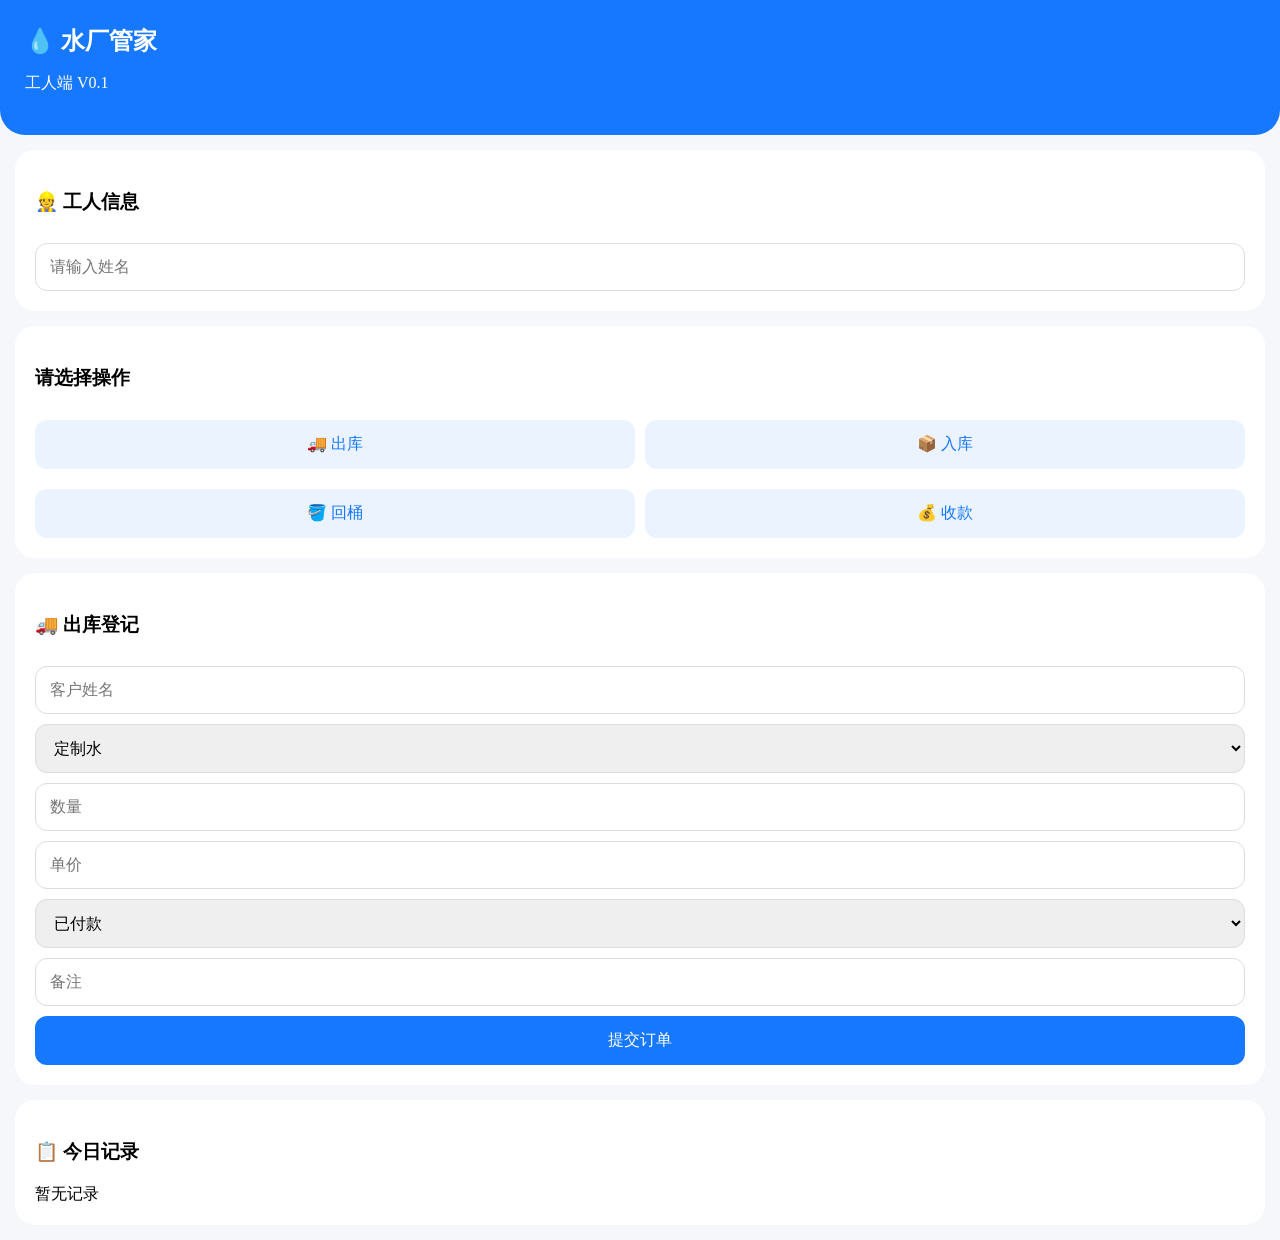
==== index.html @ 36cab9e0 "创建 index.html" ====
<!DOCTYPE html>
<html lang="zh-CN">
<head>
<meta charset="UTF-8">
<meta name="viewport" content="width=device-width, initial-scale=1.0">
<title>水厂管家</title>

<style>
body{
    margin:0;
    font-family:-apple-system,BlinkMacSystemFont,"PingFang SC";
    background:#f5f7fb;
}

.header{
    background:#1677ff;
    color:white;
    padding:25px;
    border-radius:0 0 25px 25px;
}

.card{
    background:white;
    margin:15px;
    padding:20px;
    border-radius:20px;
}

h2{
    margin:0;
}

input,select,button{
    width:100%;
    padding:14px;
    margin-top:10px;
    border-radius:12px;
    border:1px solid #ddd;
    box-sizing:border-box;
    font-size:16px;
}

button{
    background:#1677ff;
    color:white;
    border:none;
}

.order{
    padding:12px 0;
    border-bottom:1px solid #eee;
}

.menu{
    display:grid;
    grid-template-columns:1fr 1fr;
    gap:10px;
}

.menu button{
    background:#eaf3ff;
    color:#1677ff;
}

</style>

</head>


<body>

<div class="header">
<h2>💧 水厂管家</h2>
<p>工人端 V0.1</p>
</div>


<div class="card">

<h3>👷 工人信息</h3>

<input id="worker" placeholder="请输入姓名">

</div>


<div class="card">

<h3>请选择操作</h3>

<div class="menu">

<button onclick="showForm('出库')">
🚚 出库
</button>

<button onclick="showForm('入库')">
📦 入库
</button>

<button onclick="showForm('回桶')">
🪣 回桶
</button>

<button onclick="showForm('收款')">
💰 收款
</button>

</div>

</div>



<div class="card">

<h3 id="title">
🚚 出库登记
</h3>


<input id="customer" placeholder="客户姓名">

<select id="product">

<option>定制水</option>
<option>凉白水</option>
<option>矿泉水</option>

</select>


<input id="quantity" type="number" placeholder="数量">

<input id="price" type="number" placeholder="单价">


<select id="pay">

<option>已付款</option>
<option>未付款</option>

</select>


<input id="remark" placeholder="备注">


<button onclick="saveOrder()">
提交订单
</button>


</div>



<div class="card">

<h3>📋 今日记录</h3>

<div id="list">
暂无记录
</div>

</div>



<script>

let type="出库";

let orders=JSON.parse(localStorage.getItem("orders")||"[]");


function showForm(t){

type=t;

document.getElementById("title").innerHTML=
"📝 "+t+"登记";

}



function saveOrder(){

let order={

worker:
document.getElementById("worker").value,

type:type,

customer:
document.getElementById("customer").value,

product:
document.getElementById("product").value,

quantity:
document.getElementById("quantity").value,

price:
document.getElementById("price").value,

pay:
document.getElementById("pay").value,

remark:
document.getElementById("remark").value,

time:
new Date().toLocaleString()

};


orders.push(order);


localStorage.setItem(
"orders",
JSON.stringify(orders)
);


render();


alert("保存成功");

}



function render(){

let html="";


orders.reverse().forEach(o=>{

html+=`

<div class="order">

<b>${o.type}</b><br>

客户：${o.customer}<br>

产品：${o.product}
${o.quantity}个<br>

金额：
${o.quantity*o.price}元<br>

付款：
${o.pay}<br>

工人：
${o.worker}<br>

时间：
${o.time}

</div>

`;

});


document.getElementById("list").innerHTML=
html||"暂无记录";

}


render();


</script>


</body>
</html>
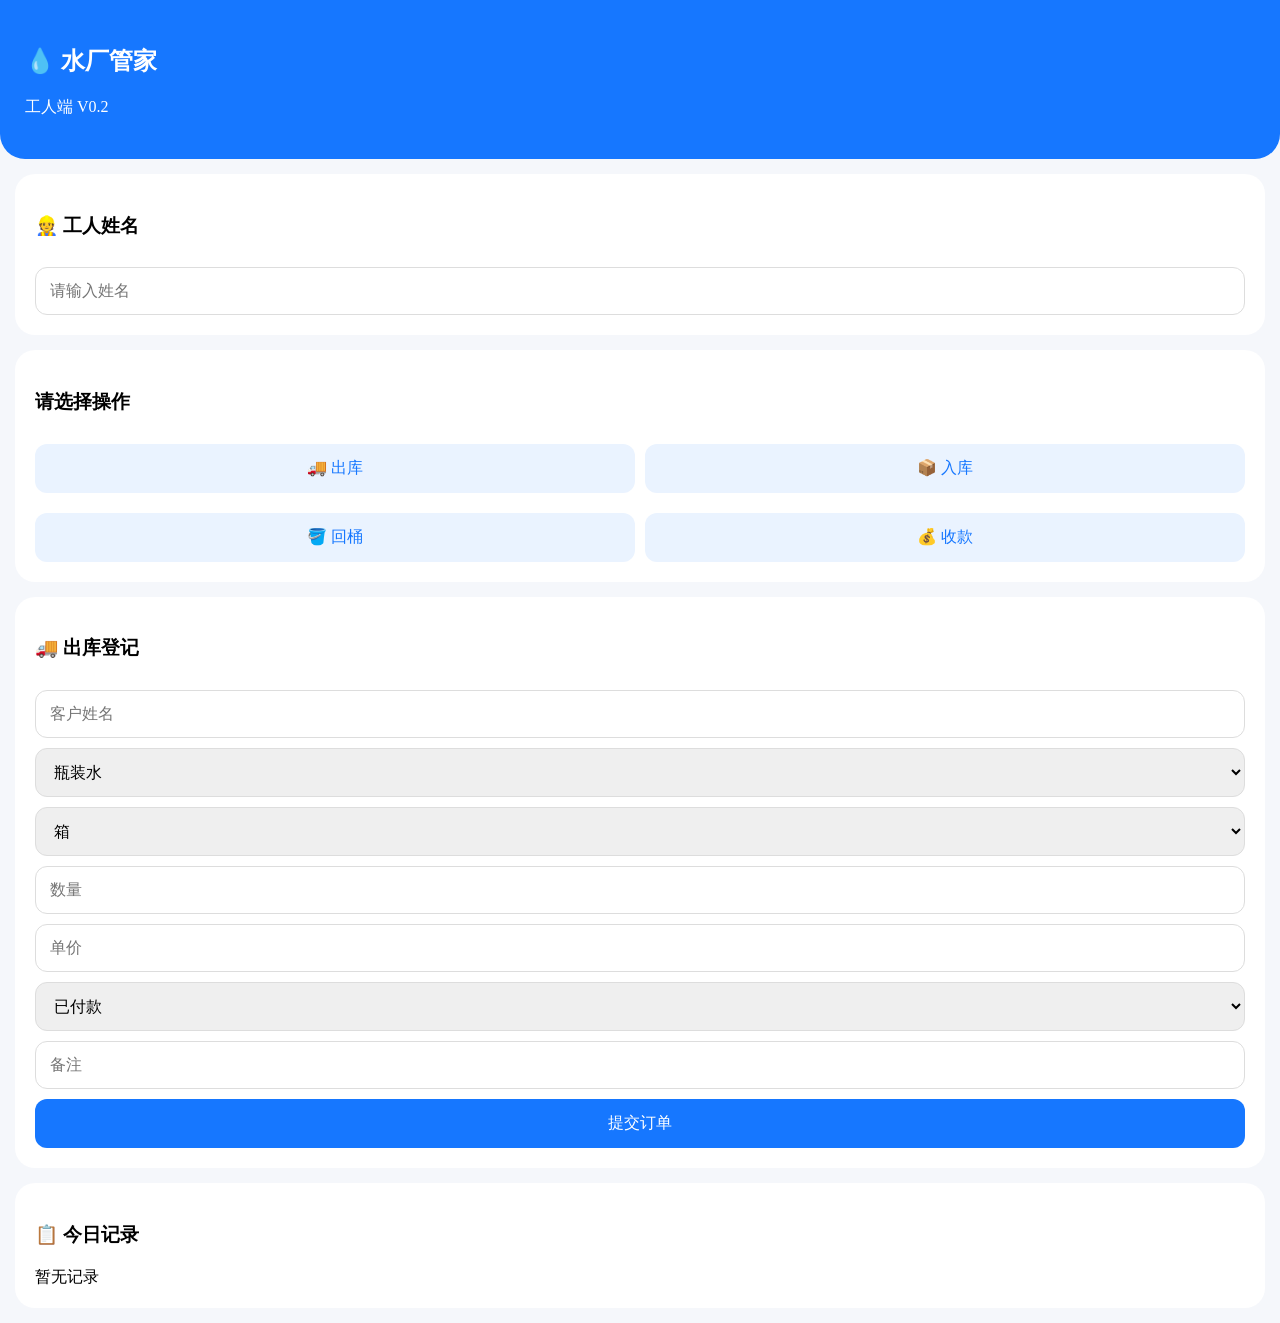
==== commit 89520909: "更新 index.html" ====
--- a/index.html
+++ b/index.html
@@ -7,104 +7,91 @@
 
 <style>
 body{
-    margin:0;
-    font-family:-apple-system,BlinkMacSystemFont,"PingFang SC";
-    background:#f5f7fb;
+margin:0;
+font-family:-apple-system,BlinkMacSystemFont,"PingFang SC";
+background:#f5f7fb;
 }
 
 .header{
-    background:#1677ff;
-    color:white;
-    padding:25px;
-    border-radius:0 0 25px 25px;
+background:#1677ff;
+color:white;
+padding:25px;
+border-radius:0 0 25px 25px;
 }
 
 .card{
-    background:white;
-    margin:15px;
-    padding:20px;
-    border-radius:20px;
-}
-
-h2{
-    margin:0;
+background:white;
+margin:15px;
+padding:20px;
+border-radius:20px;
 }
 
 input,select,button{
-    width:100%;
-    padding:14px;
-    margin-top:10px;
-    border-radius:12px;
-    border:1px solid #ddd;
-    box-sizing:border-box;
-    font-size:16px;
+width:100%;
+padding:14px;
+margin-top:10px;
+border-radius:12px;
+border:1px solid #ddd;
+box-sizing:border-box;
+font-size:16px;
 }
 
 button{
-    background:#1677ff;
-    color:white;
-    border:none;
+background:#1677ff;
+color:white;
+border:none;
+}
+
+.menu{
+display:grid;
+grid-template-columns:1fr 1fr;
+gap:10px;
+}
+
+.menu button{
+background:#eaf3ff;
+color:#1677ff;
 }
 
 .order{
-    padding:12px 0;
-    border-bottom:1px solid #eee;
-}
-
-.menu{
-    display:grid;
-    grid-template-columns:1fr 1fr;
-    gap:10px;
-}
-
-.menu button{
-    background:#eaf3ff;
-    color:#1677ff;
-}
-
+border-bottom:1px solid #eee;
+padding:12px 0;
+}
 </style>
 
 </head>
-
 
 <body>
 
 <div class="header">
 <h2>💧 水厂管家</h2>
-<p>工人端 V0.1</p>
+<p>工人端 V0.2</p>
 </div>
 
 
 <div class="card">
 
-<h3>👷 工人信息</h3>
+<h3>👷 工人姓名</h3>
 
 <input id="worker" placeholder="请输入姓名">
 
 </div>
 
 
+
 <div class="card">
 
 <h3>请选择操作</h3>
 
 <div class="menu">
 
-<button onclick="showForm('出库')">
-🚚 出库
-</button>
-
-<button onclick="showForm('入库')">
-📦 入库
-</button>
-
-<button onclick="showForm('回桶')">
-🪣 回桶
-</button>
-
-<button onclick="showForm('收款')">
-💰 收款
-</button>
+<button onclick="setType('出库')">🚚 出库</button>
+
+<button onclick="setType('入库')">📦 入库</button>
+
+<button onclick="setType('回桶')">🪣 回桶</button>
+
+<button onclick="setType('收款')">💰 收款</button>
 
 </div>
 
@@ -121,29 +108,63 @@
 
 <input id="customer" placeholder="客户姓名">
 
+
 <select id="product">
 
+<option>瓶装水</option>
+
+<option>普苏</option>
+
+<option>循环桶</option>
+
+<option>一次性</option>
+
 <option>定制水</option>
-<option>凉白水</option>
-<option>矿泉水</option>
 
 </select>
 
 
-<input id="quantity" type="number" placeholder="数量">
-
-<input id="price" type="number" placeholder="单价">
+
+<select id="unit">
+
+<option>箱</option>
+
+<option>桶</option>
+
+<option>包</option>
+
+<option>个</option>
+
+</select>
+
+
+
+<input id="quantity" 
+type="number"
+placeholder="数量">
+
+
+
+<input id="price"
+type="number"
+placeholder="单价">
+
 
 
 <select id="pay">
 
 <option>已付款</option>
+
 <option>未付款</option>
 
+<option>部分付款</option>
+
 </select>
 
 
-<input id="remark" placeholder="备注">
+
+<input id="remark"
+placeholder="备注">
 
 
 <button onclick="saveOrder()">
@@ -171,51 +192,76 @@
 
 let type="出库";
 
-let orders=JSON.parse(localStorage.getItem("orders")||"[]");
-
-
-function showForm(t){
+
+let orders=
+JSON.parse(localStorage.getItem("orders")||"[]");
+
+
+
+function setType(t){
 
 type=t;
 
-document.getElementById("title").innerHTML=
-"📝 "+t+"登记";
-
-}
+document.getElementById("title")
+.innerHTML="📝 "+t+"登记";
+
+}
+
 
 
 
 function saveOrder(){
 
+
 let order={
 
-worker:
-document.getElementById("worker").value,
-
-type:type,
-
-customer:
-document.getElementById("customer").value,
-
-product:
-document.getElementById("product").value,
-
-quantity:
-document.getElementById("quantity").value,
-
-price:
-document.getElementById("price").value,
-
-pay:
-document.getElementById("pay").value,
-
-remark:
-document.getElementById("remark").value,
-
-time:
+
+编号:
+Date.now(),
+
+
+工人:
+worker.value,
+
+
+类型:type,
+
+
+客户:
+customer.value,
+
+
+产品:
+product.value,
+
+
+单位:
+unit.value,
+
+
+数量:
+quantity.value,
+
+
+金额:
+quantity.value*price.value,
+
+
+付款:
+pay.value,
+
+
+备注:
+remark.value,
+
+
+时间:
 new Date().toLocaleString()
 
+
+
 };
+
 
 
 orders.push(order);
@@ -227,59 +273,70 @@
 );
 
 
-render();
-
-
-alert("保存成功");
-
-}
-
-
-
-function render(){
+
+showOrders();
+
+
+alert("订单保存成功");
+
+}
+
+
+
+
+
+function showOrders(){
+
 
 let html="";
 
 
-orders.reverse().forEach(o=>{
+orders.slice().reverse()
+.forEach(o=>{
+
 
 html+=`
 
 <div class="order">
 
-<b>${o.type}</b><br>
-
-客户：${o.customer}<br>
-
-产品：${o.product}
-${o.quantity}个<br>
+<b>${o.类型}</b><br>
+
+客户：${o.客户}<br>
+
+产品：
+${o.产品}
+${o.数量}${o.单位}<br>
 
 金额：
-${o.quantity*o.price}元<br>
+${o.金额}元<br>
 
 付款：
-${o.pay}<br>
+${o.付款}<br>
 
 工人：
-${o.worker}<br>
+${o.工人}<br>
 
 时间：
-${o.time}
+${o.时间}
+
 
 </div>
 
 `;
 
+
 });
 
 
-document.getElementById("list").innerHTML=
-html||"暂无记录";
-
-}
-
-
-render();
+document.getElementById("list")
+.innerHTML=html||"暂无记录";
+
+
+}
+
+
+
+showOrders();
 
 
 </script>
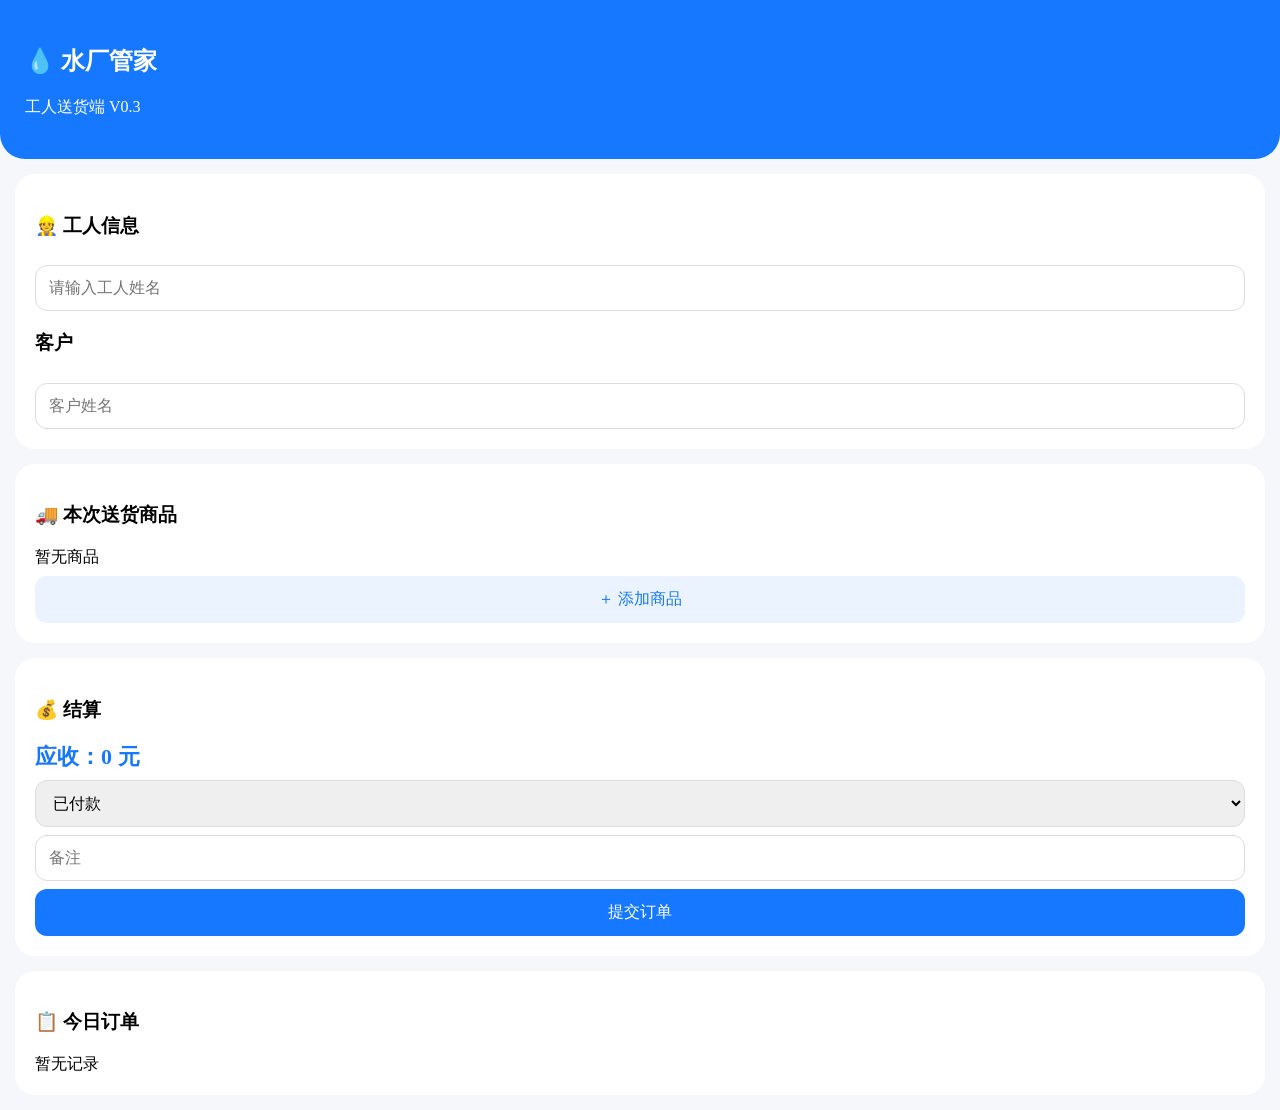
==== commit ea131b66: "更新 index.html" ====
--- a/index.html
+++ b/index.html
@@ -1,11 +1,14 @@
 <!DOCTYPE html>
 <html lang="zh-CN">
 <head>
+
 <meta charset="UTF-8">
-<meta name="viewport" content="width=device-width, initial-scale=1.0">
+<meta name="viewport" content="width=device-width,initial-scale=1.0">
+
 <title>水厂管家</title>
 
 <style>
+
 body{
 margin:0;
 font-family:-apple-system,BlinkMacSystemFont,"PingFang SC";
@@ -28,12 +31,12 @@
 
 input,select,button{
 width:100%;
-padding:14px;
-margin-top:10px;
+padding:13px;
+margin-top:8px;
 border-radius:12px;
 border:1px solid #ddd;
+font-size:16px;
 box-sizing:border-box;
-font-size:16px;
 }
 
 button{
@@ -42,133 +45,177 @@
 border:none;
 }
 
-.menu{
-display:grid;
-grid-template-columns:1fr 1fr;
-gap:10px;
-}
-
-.menu button{
+.add{
 background:#eaf3ff;
 color:#1677ff;
 }
 
-.order{
-border-bottom:1px solid #eee;
-padding:12px 0;
-}
+.item{
+border:1px solid #eee;
+padding:12px;
+border-radius:15px;
+margin-top:10px;
+}
+
+.total{
+font-size:22px;
+font-weight:bold;
+color:#1677ff;
+}
+
+.delete{
+background:#ff4d4f;
+padding:8px;
+margin-top:8px;
+}
+
 </style>
 
 </head>
 
+
 <body>
 
+
 <div class="header">
+
 <h2>💧 水厂管家</h2>
-<p>工人端 V0.2</p>
-</div>
+
+<p>工人送货端 V0.3</p>
+
+</div>
+
 
 
 <div class="card">
 
-<h3>👷 工人姓名</h3>
-
-<input id="worker" placeholder="请输入姓名">
-
-</div>
+<h3>👷 工人信息</h3>
+
+<input id="worker" placeholder="请输入工人姓名">
+
+
+<h3>客户</h3>
+
+<input id="customer" placeholder="客户姓名">
+
+
+</div>
+
 
 
 
 <div class="card">
 
-<h3>请选择操作</h3>
-
-<div class="menu">
-
-<button onclick="setType('出库')">🚚 出库</button>
-
-<button onclick="setType('入库')">📦 入库</button>
-
-<button onclick="setType('回桶')">🪣 回桶</button>
-
-<button onclick="setType('收款')">💰 收款</button>
-
-</div>
-
-</div>
+<h3>🚚 本次送货商品</h3>
+
+
+<div id="items">
+
+暂无商品
+
+</div>
+
+
+<button class="add" onclick="showAdd()">
+
+＋ 添加商品
+
+</button>
+
+
+</div>
+
+
+
+
+
+<div class="card" id="addBox" style="display:none">
+
+
+<h3>添加商品</h3>
+
+
+<select id="product">
+
+<option>瓶装水</option>
+
+<option>普苏</option>
+
+<option>循环桶</option>
+
+<option>循环桶回桶</option>
+
+<option>一次性</option>
+
+<option>定制水</option>
+
+</select>
+
+
+
+<select id="unit">
+
+<option>箱</option>
+
+<option>桶</option>
+
+<option>包</option>
+
+<option>个</option>
+
+</select>
+
+
+<input id="qty" type="number" placeholder="数量">
+
+
+<input id="price" type="number" placeholder="单价">
+
+
+<button onclick="addItem()">
+
+加入
+
+</button>
+
+
+</div>
+
+
 
 
 
 <div class="card">
 
-<h3 id="title">
-🚚 出库登记
-</h3>
-
-
-<input id="customer" placeholder="客户姓名">
-
-
-<select id="product">
-
-<option>瓶装水</option>
-
-<option>普苏</option>
-
-<option>循环桶</option>
-
-<option>一次性</option>
-
-<option>定制水</option>
+
+<h3>💰 结算</h3>
+
+
+<div id="total" class="total">
+
+应收：0 元
+
+</div>
+
+
+<select id="pay">
+
+<option>已付款</option>
+
+<option>未付款</option>
+
+<option>部分付款</option>
 
 </select>
 
 
-
-<select id="unit">
-
-<option>箱</option>
-
-<option>桶</option>
-
-<option>包</option>
-
-<option>个</option>
-
-</select>
-
-
-
-<input id="quantity" 
-type="number"
-placeholder="数量">
-
-
-
-<input id="price"
-type="number"
-placeholder="单价">
-
-
-
-<select id="pay">
-
-<option>已付款</option>
-
-<option>未付款</option>
-
-<option>部分付款</option>
-
-</select>
-
-
-
-<input id="remark"
-placeholder="备注">
-
-
-<button onclick="saveOrder()">
+<input id="remark" placeholder="备注">
+
+
+<button onclick="submitOrder()">
+
 提交订单
+
 </button>
 
 
@@ -176,21 +223,32 @@
 
 
 
+
+
+
 <div class="card">
 
-<h3>📋 今日记录</h3>
-
-<div id="list">
+
+<h3>📋 今日订单</h3>
+
+
+<div id="orders">
+
 暂无记录
-</div>
-
-</div>
+
+</div>
+
+
+</div>
+
+
 
 
 
 <script>
 
-let type="出库";
+
+let cart=[];
 
 
 let orders=
@@ -198,65 +256,209 @@
 
 
 
-function setType(t){
-
-type=t;
-
-document.getElementById("title")
-.innerHTML="📝 "+t+"登记";
-
-}
-
-
-
-
-function saveOrder(){
+function showAdd(){
+
+document.getElementById("addBox").style.display="block";
+
+}
+
+
+
+
+function addItem(){
+
+
+let product=
+document.getElementById("product").value;
+
+
+let unit=
+document.getElementById("unit").value;
+
+
+let qty=
+Number(document.getElementById("qty").value);
+
+
+let price=
+Number(document.getElementById("price").value);
+
+
+
+if(!qty){
+
+alert("请输入数量");
+
+return;
+
+}
+
+
+
+let amount=qty*price;
+
+
+
+if(product=="循环桶回桶"){
+
+amount=-Math.abs(amount);
+
+}
+
+
+
+cart.push({
+
+product,
+
+unit,
+
+qty,
+
+price,
+
+amount
+
+});
+
+
+
+renderCart();
+
+
+
+}
+
+
+
+function renderCart(){
+
+
+let html="";
+
+let total=0;
+
+
+
+cart.forEach((i,index)=>{
+
+
+total+=i.amount;
+
+
+html+=`
+
+<div class="item">
+
+<b>${i.product}</b><br>
+
+数量：
+${i.qty}${i.unit}<br>
+
+单价：
+${i.price}元<br>
+
+金额：
+${i.amount}元
+
+
+<button class="delete"
+onclick="removeItem(${index})">
+
+删除
+
+</button>
+
+
+</div>
+
+
+`;
+
+
+});
+
+
+
+document.getElementById("items").innerHTML=
+html||"暂无商品";
+
+
+document.getElementById("total").innerHTML=
+"应收："+total+" 元";
+
+
+}
+
+
+
+
+function removeItem(index){
+
+cart.splice(index,1);
+
+renderCart();
+
+}
+
+
+
+
+function submitOrder(){
+
+
+
+if(cart.length==0){
+
+alert("请添加商品");
+
+return;
+
+}
+
+
+
+let total=0;
+
+
+cart.forEach(i=>{
+
+total+=i.amount;
+
+});
+
 
 
 let order={
 
 
-编号:
-Date.now(),
+编号:Date.now(),
+
+
+时间:new Date().toLocaleString(),
 
 
 工人:
-worker.value,
-
-
-类型:type,
+document.getElementById("worker").value,
 
 
 客户:
-customer.value,
-
-
-产品:
-product.value,
-
-
-单位:
-unit.value,
-
-
-数量:
-quantity.value,
-
-
-金额:
-quantity.value*price.value,
+document.getElementById("customer").value,
+
+
+商品:
+cart,
+
+
+金额:total,
 
 
 付款:
-pay.value,
+document.getElementById("pay").value,
 
 
 备注:
-remark.value,
-
-
-时间:
-new Date().toLocaleString()
+document.getElementById("remark").value
 
 
 
@@ -267,20 +469,30 @@
 orders.push(order);
 
 
+
 localStorage.setItem(
+
 "orders",
+
 JSON.stringify(orders)
+
 );
 
 
 
+alert("订单提交成功");
+
+
+
+cart=[];
+
+
+renderCart();
+
 showOrders();
 
 
-alert("订单保存成功");
-
-}
-
+}
 
 
 
@@ -291,21 +503,18 @@
 let html="";
 
 
-orders.slice().reverse()
-.forEach(o=>{
+orders.slice().reverse().forEach(o=>{
 
 
 html+=`
 
-<div class="order">
-
-<b>${o.类型}</b><br>
-
-客户：${o.客户}<br>
-
-产品：
-${o.产品}
-${o.数量}${o.单位}<br>
+<div class="item">
+
+订单：
+${o.编号}<br>
+
+客户：
+${o.客户}<br>
 
 金额：
 ${o.金额}元<br>
@@ -313,23 +522,24 @@
 付款：
 ${o.付款}<br>
 
-工人：
-${o.工人}<br>
-
 时间：
 ${o.时间}
 
 
 </div>
 
+
 `;
 
 
+
 });
 
 
-document.getElementById("list")
-.innerHTML=html||"暂无记录";
+
+document.getElementById("orders").innerHTML=
+
+html||"暂无记录";
 
 
 }
@@ -343,4 +553,5 @@
 
 
 </body>
+
 </html>
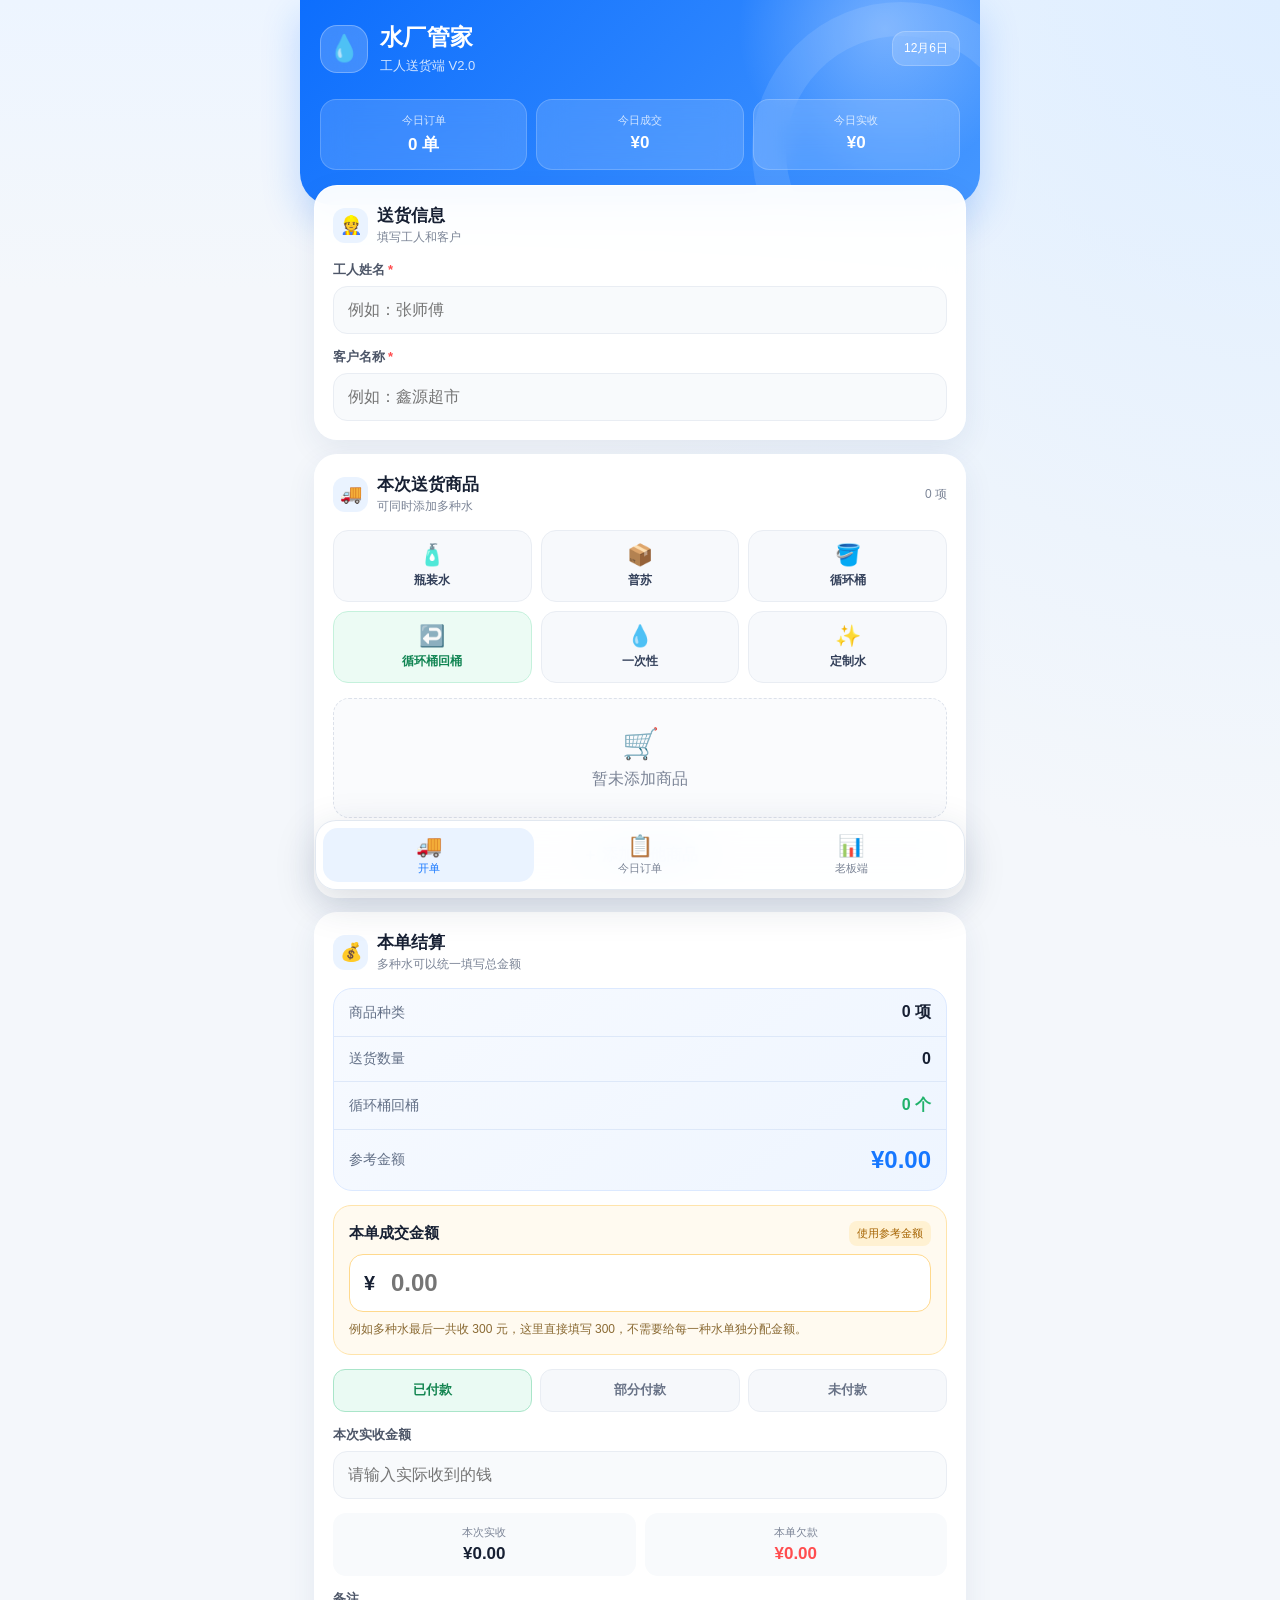
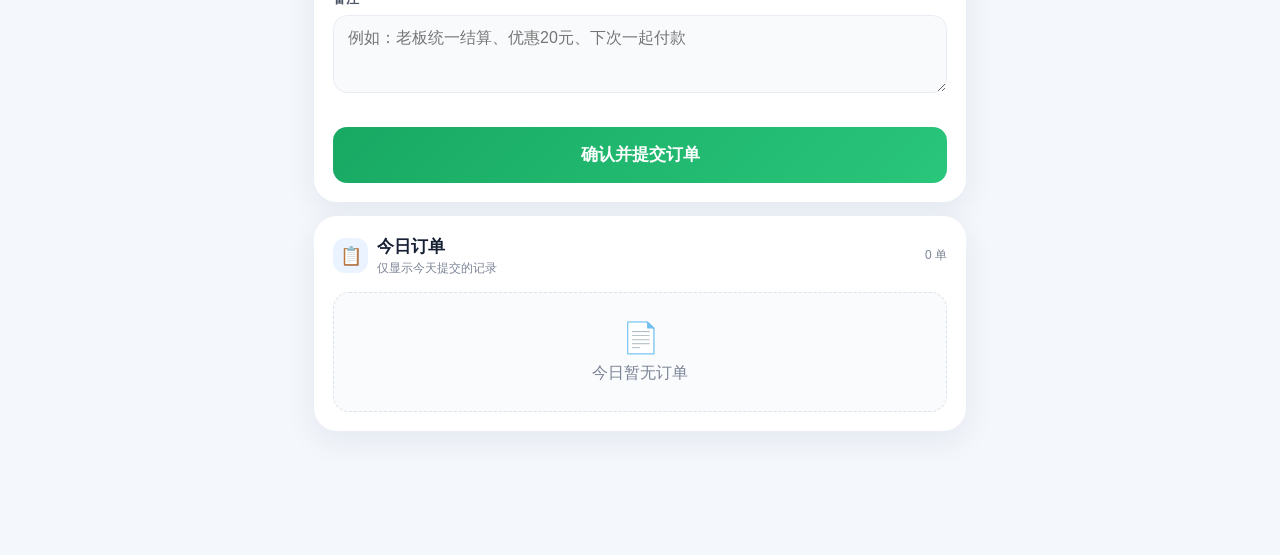
==== commit 9c16f5bd: "更新 index.html" ====
--- a/index.html
+++ b/index.html
@@ -1,557 +1,2272 @@
 <!DOCTYPE html>
 <html lang="zh-CN">
 <head>
-
-<meta charset="UTF-8">
-<meta name="viewport" content="width=device-width,initial-scale=1.0">
-
-<title>水厂管家</title>
-
-<style>
-
-body{
-margin:0;
-font-family:-apple-system,BlinkMacSystemFont,"PingFang SC";
-background:#f5f7fb;
-}
-
-.header{
-background:#1677ff;
-color:white;
-padding:25px;
-border-radius:0 0 25px 25px;
-}
-
-.card{
-background:white;
-margin:15px;
-padding:20px;
-border-radius:20px;
-}
-
-input,select,button{
-width:100%;
-padding:13px;
-margin-top:8px;
-border-radius:12px;
-border:1px solid #ddd;
-font-size:16px;
-box-sizing:border-box;
-}
-
-button{
-background:#1677ff;
-color:white;
-border:none;
-}
-
-.add{
-background:#eaf3ff;
-color:#1677ff;
-}
-
-.item{
-border:1px solid #eee;
-padding:12px;
-border-radius:15px;
-margin-top:10px;
-}
-
-.total{
-font-size:22px;
-font-weight:bold;
-color:#1677ff;
-}
-
-.delete{
-background:#ff4d4f;
-padding:8px;
-margin-top:8px;
-}
-
-</style>
-
+  <meta charset="UTF-8" />
+
+  <meta
+    name="viewport"
+    content="width=device-width, initial-scale=1.0, viewport-fit=cover"
+  />
+
+  <meta name="theme-color" content="#1677ff" />
+
+  <title>水厂管家｜工人送货端</title>
+
+  <style>
+    * {
+      box-sizing: border-box;
+      -webkit-tap-highlight-color: transparent;
+    }
+
+    :root {
+      --primary: #1677ff;
+      --primary-light: #eaf3ff;
+      --primary-dark: #0958d9;
+      --success: #20b26b;
+      --warning: #ff9f0a;
+      --danger: #ff4d4f;
+      --text: #172033;
+      --text-light: #7b8496;
+      --border: #e9edf3;
+      --background: #f4f7fb;
+      --card: rgba(255, 255, 255, 0.96);
+      --shadow: 0 10px 30px rgba(35, 67, 120, 0.08);
+    }
+
+    body {
+      margin: 0;
+      min-height: 100vh;
+      padding-bottom: 110px;
+      background:
+        radial-gradient(circle at top right, #dfeeff 0, transparent 34%),
+        linear-gradient(180deg, #edf5ff 0, var(--background) 290px);
+      color: var(--text);
+      font-family:
+        -apple-system,
+        BlinkMacSystemFont,
+        "SF Pro Display",
+        "PingFang SC",
+        "Microsoft YaHei",
+        sans-serif;
+    }
+
+    button,
+    input,
+    select,
+    textarea {
+      font: inherit;
+    }
+
+    button {
+      cursor: pointer;
+    }
+
+    .page {
+      width: 100%;
+      max-width: 680px;
+      margin: 0 auto;
+    }
+
+    .header {
+      position: relative;
+      overflow: hidden;
+      min-height: 205px;
+      padding: calc(22px + env(safe-area-inset-top)) 20px 28px;
+      color: #fff;
+      background:
+        radial-gradient(
+          circle at 86% 14%,
+          rgba(255, 255, 255, 0.32),
+          transparent 24%
+        ),
+        linear-gradient(135deg, #0d6efd, #4597ff);
+      border-radius: 0 0 32px 32px;
+      box-shadow: 0 16px 38px rgba(22, 119, 255, 0.24);
+    }
+
+    .header::after {
+      position: absolute;
+      right: -70px;
+      bottom: -95px;
+      width: 230px;
+      height: 230px;
+      content: "";
+      border: 34px solid rgba(255, 255, 255, 0.1);
+      border-radius: 50%;
+    }
+
+    .header-top {
+      position: relative;
+      z-index: 2;
+      display: flex;
+      align-items: center;
+      justify-content: space-between;
+    }
+
+    .brand {
+      display: flex;
+      gap: 12px;
+      align-items: center;
+    }
+
+    .logo {
+      display: grid;
+      width: 48px;
+      height: 48px;
+      font-size: 26px;
+      background: rgba(255, 255, 255, 0.19);
+      border: 1px solid rgba(255, 255, 255, 0.28);
+      border-radius: 17px;
+      place-items: center;
+      backdrop-filter: blur(14px);
+    }
+
+    .brand h1 {
+      margin: 0;
+      font-size: 23px;
+      letter-spacing: 0.4px;
+    }
+
+    .brand p {
+      margin: 4px 0 0;
+      font-size: 13px;
+      color: rgba(255, 255, 255, 0.8);
+    }
+
+    .date-badge {
+      padding: 8px 11px;
+      font-size: 12px;
+      white-space: nowrap;
+      background: rgba(255, 255, 255, 0.16);
+      border: 1px solid rgba(255, 255, 255, 0.21);
+      border-radius: 13px;
+      backdrop-filter: blur(12px);
+    }
+
+    .header-summary {
+      position: relative;
+      z-index: 2;
+      display: grid;
+      grid-template-columns: repeat(3, 1fr);
+      gap: 9px;
+      margin-top: 24px;
+    }
+
+    .header-stat {
+      padding: 13px 10px;
+      text-align: center;
+      background: rgba(255, 255, 255, 0.14);
+      border: 1px solid rgba(255, 255, 255, 0.19);
+      border-radius: 16px;
+      backdrop-filter: blur(14px);
+    }
+
+    .header-stat span {
+      display: block;
+      margin-bottom: 5px;
+      font-size: 11px;
+      color: rgba(255, 255, 255, 0.76);
+    }
+
+    .header-stat strong {
+      font-size: 17px;
+    }
+
+    .content {
+      position: relative;
+      z-index: 5;
+      padding: 0 14px;
+      margin-top: -20px;
+    }
+
+    .card {
+      padding: 18px;
+      margin-bottom: 14px;
+      background: var(--card);
+      border: 1px solid rgba(255, 255, 255, 0.9);
+      border-radius: 23px;
+      box-shadow: var(--shadow);
+      backdrop-filter: blur(18px);
+    }
+
+    .section-title {
+      display: flex;
+      align-items: center;
+      justify-content: space-between;
+      margin-bottom: 15px;
+    }
+
+    .section-title-left {
+      display: flex;
+      gap: 9px;
+      align-items: center;
+    }
+
+    .section-icon {
+      display: grid;
+      width: 35px;
+      height: 35px;
+      font-size: 18px;
+      background: var(--primary-light);
+      border-radius: 12px;
+      place-items: center;
+    }
+
+    .section-title h2 {
+      margin: 0;
+      font-size: 17px;
+    }
+
+    .section-title small {
+      font-size: 12px;
+      color: var(--text-light);
+    }
+
+    .field {
+      margin-bottom: 14px;
+    }
+
+    .field:last-child {
+      margin-bottom: 0;
+    }
+
+    .field label {
+      display: block;
+      margin-bottom: 7px;
+      font-size: 13px;
+      font-weight: 600;
+      color: #4d5668;
+    }
+
+    .required::after {
+      margin-left: 3px;
+      color: var(--danger);
+      content: "*";
+    }
+
+    .input,
+    select,
+    textarea {
+      width: 100%;
+      min-height: 48px;
+      padding: 12px 14px;
+      color: var(--text);
+      outline: none;
+      background: #f8fafc;
+      border: 1px solid var(--border);
+      border-radius: 14px;
+      transition: 0.2s;
+    }
+
+    textarea {
+      min-height: 78px;
+      resize: vertical;
+    }
+
+    .input:focus,
+    select:focus,
+    textarea:focus {
+      background: #fff;
+      border-color: var(--primary);
+      box-shadow: 0 0 0 4px rgba(22, 119, 255, 0.1);
+    }
+
+    .two-column {
+      display: grid;
+      grid-template-columns: 1fr 1fr;
+      gap: 11px;
+    }
+
+    .quick-products {
+      display: grid;
+      grid-template-columns: repeat(3, 1fr);
+      gap: 9px;
+      margin-bottom: 15px;
+    }
+
+    .quick-product {
+      min-height: 72px;
+      padding: 10px 5px;
+      color: #33405a;
+      background: #f7f9fc;
+      border: 1px solid var(--border);
+      border-radius: 15px;
+    }
+
+    .quick-product:active {
+      transform: scale(0.97);
+    }
+
+    .quick-product span {
+      display: block;
+      margin-bottom: 5px;
+      font-size: 21px;
+    }
+
+    .quick-product strong {
+      display: block;
+      font-size: 12px;
+    }
+
+    .quick-product.return {
+      color: #118553;
+      background: #ecfbf4;
+      border-color: #c5f1dc;
+    }
+
+    .add-panel {
+      display: none;
+      padding: 15px;
+      margin-top: 12px;
+      background: #f8faff;
+      border: 1px solid #dce9ff;
+      border-radius: 18px;
+    }
+
+    .add-panel.show {
+      display: block;
+      animation: panelIn 0.22s ease-out;
+    }
+
+    @keyframes panelIn {
+      from {
+        opacity: 0;
+        transform: translateY(-8px);
+      }
+
+      to {
+        opacity: 1;
+        transform: translateY(0);
+      }
+    }
+
+    .panel-tip {
+      padding: 10px 12px;
+      margin-bottom: 13px;
+      font-size: 12px;
+      line-height: 1.6;
+      color: #52617a;
+      background: #edf4ff;
+      border-radius: 12px;
+    }
+
+    .button {
+      width: 100%;
+      min-height: 48px;
+      padding: 12px 16px;
+      font-weight: 700;
+      border: none;
+      border-radius: 14px;
+    }
+
+    .button-primary {
+      color: #fff;
+      background: linear-gradient(135deg, var(--primary), #4096ff);
+      box-shadow: 0 8px 19px rgba(22, 119, 255, 0.23);
+    }
+
+    .button-light {
+      color: var(--primary);
+      background: var(--primary-light);
+    }
+
+    .button-success {
+      color: #fff;
+      background: linear-gradient(135deg, #18a963, #29c67b);
+    }
+
+    .button-danger-light {
+      color: var(--danger);
+      background: #fff1f0;
+    }
+
+    .button-row {
+      display: grid;
+      grid-template-columns: 1fr 1fr;
+      gap: 10px;
+    }
+
+    .empty {
+      padding: 27px 10px;
+      text-align: center;
+      color: var(--text-light);
+      background: #fafbfd;
+      border: 1px dashed #dce1ea;
+      border-radius: 16px;
+    }
+
+    .empty-icon {
+      margin-bottom: 8px;
+      font-size: 30px;
+    }
+
+    .cart-item {
+      padding: 14px;
+      margin-bottom: 10px;
+      background: #fbfcfe;
+      border: 1px solid var(--border);
+      border-radius: 17px;
+    }
+
+    .cart-item:last-child {
+      margin-bottom: 0;
+    }
+
+    .cart-top {
+      display: flex;
+      align-items: flex-start;
+      justify-content: space-between;
+      gap: 10px;
+    }
+
+    .cart-name {
+      display: flex;
+      gap: 9px;
+      align-items: center;
+      font-size: 15px;
+      font-weight: 700;
+    }
+
+    .product-badge {
+      display: grid;
+      width: 35px;
+      height: 35px;
+      font-size: 18px;
+      background: #edf4ff;
+      border-radius: 12px;
+      place-items: center;
+    }
+
+    .return-badge {
+      background: #eafbf3;
+    }
+
+    .cart-subtitle {
+      margin-top: 4px;
+      font-size: 12px;
+      font-weight: 400;
+      color: var(--text-light);
+    }
+
+    .remove-button {
+      padding: 7px 10px;
+      font-size: 12px;
+      color: var(--danger);
+      background: #fff1f0;
+      border: none;
+      border-radius: 10px;
+    }
+
+    .cart-bottom {
+      display: flex;
+      align-items: center;
+      justify-content: space-between;
+      margin-top: 13px;
+    }
+
+    .counter {
+      display: flex;
+      gap: 9px;
+      align-items: center;
+    }
+
+    .counter button {
+      display: grid;
+      width: 33px;
+      height: 33px;
+      padding: 0;
+      font-size: 19px;
+      color: var(--primary);
+      background: var(--primary-light);
+      border: none;
+      border-radius: 11px;
+      place-items: center;
+    }
+
+    .counter strong {
+      min-width: 50px;
+      text-align: center;
+    }
+
+    .item-amount {
+      font-size: 14px;
+      font-weight: 700;
+      color: var(--primary);
+    }
+
+    .return-text {
+      color: var(--success);
+    }
+
+    .summary-box {
+      overflow: hidden;
+      background: linear-gradient(145deg, #f7faff, #eef5ff);
+      border: 1px solid #dce9ff;
+      border-radius: 19px;
+    }
+
+    .summary-row {
+      display: flex;
+      align-items: center;
+      justify-content: space-between;
+      padding: 13px 15px;
+      font-size: 14px;
+      border-bottom: 1px solid rgba(218, 230, 248, 0.85);
+    }
+
+    .summary-row:last-child {
+      border-bottom: none;
+    }
+
+    .summary-row span {
+      color: #637087;
+    }
+
+    .summary-row strong {
+      font-size: 16px;
+    }
+
+    .summary-row.main {
+      padding-top: 16px;
+      padding-bottom: 16px;
+    }
+
+    .summary-row.main strong {
+      font-size: 24px;
+      color: var(--primary);
+    }
+
+    .deal-wrap {
+      padding: 15px;
+      margin-top: 14px;
+      background: #fffaf0;
+      border: 1px solid #ffe4ab;
+      border-radius: 18px;
+    }
+
+    .deal-title {
+      display: flex;
+      align-items: center;
+      justify-content: space-between;
+      margin-bottom: 8px;
+    }
+
+    .deal-title strong {
+      font-size: 15px;
+    }
+
+    .deal-title button {
+      padding: 5px 8px;
+      font-size: 11px;
+      color: #a56300;
+      background: #fff1d2;
+      border: none;
+      border-radius: 8px;
+    }
+
+    .money-input-wrap {
+      position: relative;
+    }
+
+    .money-symbol {
+      position: absolute;
+      top: 50%;
+      left: 15px;
+      font-size: 20px;
+      font-weight: 700;
+      transform: translateY(-50%);
+    }
+
+    .money-input {
+      width: 100%;
+      min-height: 58px;
+      padding: 12px 14px 12px 41px;
+      font-size: 24px;
+      font-weight: 800;
+      color: #9c5b00;
+      outline: none;
+      background: #fff;
+      border: 1px solid #ffd98d;
+      border-radius: 14px;
+    }
+
+    .deal-tip {
+      margin-top: 8px;
+      font-size: 12px;
+      line-height: 1.55;
+      color: #8a6a33;
+    }
+
+    .payment-options {
+      display: grid;
+      grid-template-columns: repeat(3, 1fr);
+      gap: 8px;
+      margin: 14px 0;
+    }
+
+    .payment-option {
+      min-height: 43px;
+      padding: 9px 4px;
+      font-size: 13px;
+      font-weight: 700;
+      color: #687286;
+      background: #f6f8fb;
+      border: 1px solid var(--border);
+      border-radius: 12px;
+    }
+
+    .payment-option.active {
+      color: var(--primary);
+      background: var(--primary-light);
+      border-color: #a9ccff;
+    }
+
+    .payment-option.paid.active {
+      color: #138550;
+      background: #eafaf3;
+      border-color: #a9e5c9;
+    }
+
+    .payment-option.unpaid.active {
+      color: #d33d40;
+      background: #fff0f0;
+      border-color: #ffb9ba;
+    }
+
+    .debt-box {
+      display: grid;
+      grid-template-columns: 1fr 1fr;
+      gap: 9px;
+      margin-top: 12px;
+    }
+
+    .debt-item {
+      padding: 12px;
+      text-align: center;
+      background: #f8fafc;
+      border-radius: 13px;
+    }
+
+    .debt-item span {
+      display: block;
+      margin-bottom: 4px;
+      font-size: 11px;
+      color: var(--text-light);
+    }
+
+    .debt-item strong {
+      font-size: 17px;
+    }
+
+    .debt-danger {
+      color: var(--danger);
+    }
+
+    .submit-button {
+      min-height: 56px;
+      margin-top: 16px;
+      font-size: 17px;
+    }
+
+    .order-item {
+      padding: 15px;
+      margin-bottom: 11px;
+      background: #fbfcfe;
+      border: 1px solid var(--border);
+      border-radius: 18px;
+    }
+
+    .order-item:last-child {
+      margin-bottom: 0;
+    }
+
+    .order-head {
+      display: flex;
+      align-items: flex-start;
+      justify-content: space-between;
+      gap: 10px;
+    }
+
+    .order-customer {
+      font-size: 16px;
+      font-weight: 800;
+    }
+
+    .order-time {
+      margin-top: 4px;
+      font-size: 11px;
+      color: var(--text-light);
+    }
+
+    .status {
+      padding: 6px 9px;
+      font-size: 11px;
+      font-weight: 700;
+      border-radius: 20px;
+    }
+
+    .status-paid {
+      color: #138550;
+      background: #e8faf2;
+    }
+
+    .status-partial {
+      color: #a56400;
+      background: #fff3d9;
+    }
+
+    .status-unpaid {
+      color: #d33d40;
+      background: #fff0f0;
+    }
+
+    .order-products {
+      margin: 12px 0;
+      font-size: 13px;
+      line-height: 1.75;
+      color: #505b6d;
+    }
+
+    .order-money {
+      display: grid;
+      grid-template-columns: repeat(3, 1fr);
+      gap: 7px;
+      padding: 10px;
+      background: #f3f7fc;
+      border-radius: 13px;
+    }
+
+    .order-money div {
+      text-align: center;
+    }
+
+    .order-money span {
+      display: block;
+      margin-bottom: 3px;
+      font-size: 10px;
+      color: var(--text-light);
+    }
+
+    .order-money strong {
+      font-size: 14px;
+    }
+
+    .order-actions {
+      display: flex;
+      justify-content: flex-end;
+      margin-top: 10px;
+    }
+
+    .small-delete {
+      padding: 7px 10px;
+      font-size: 11px;
+      color: var(--danger);
+      background: #fff1f0;
+      border: none;
+      border-radius: 9px;
+    }
+
+    .bottom-bar {
+      position: fixed;
+      z-index: 50;
+      right: 12px;
+      bottom: calc(10px + env(safe-area-inset-bottom));
+      left: 12px;
+      display: flex;
+      max-width: 650px;
+      min-height: 67px;
+      padding: 7px;
+      margin: auto;
+      background: rgba(255, 255, 255, 0.91);
+      border: 1px solid rgba(225, 231, 240, 0.95);
+      border-radius: 21px;
+      box-shadow: 0 12px 40px rgba(30, 48, 77, 0.17);
+      backdrop-filter: blur(20px);
+    }
+
+    .bottom-button {
+      flex: 1;
+      padding: 6px;
+      font-size: 11px;
+      color: var(--text-light);
+      background: transparent;
+      border: none;
+      border-radius: 15px;
+    }
+
+    .bottom-button span {
+      display: block;
+      margin-bottom: 3px;
+      font-size: 21px;
+    }
+
+    .bottom-button.active {
+      color: var(--primary);
+      background: var(--primary-light);
+    }
+
+    .toast {
+      position: fixed;
+      z-index: 100;
+      top: calc(24px + env(safe-area-inset-top));
+      left: 50%;
+      max-width: calc(100% - 40px);
+      padding: 12px 18px;
+      font-size: 14px;
+      color: white;
+      white-space: nowrap;
+      pointer-events: none;
+      background: rgba(27, 35, 49, 0.94);
+      border-radius: 14px;
+      opacity: 0;
+      transform: translate(-50%, -15px);
+      transition: 0.25s;
+    }
+
+    .toast.show {
+      opacity: 1;
+      transform: translate(-50%, 0);
+    }
+
+    .hidden {
+      display: none !important;
+    }
+
+    @media (max-width: 380px) {
+      .quick-products {
+        grid-template-columns: repeat(2, 1fr);
+      }
+
+      .two-column {
+        grid-template-columns: 1fr;
+      }
+
+      .header-stat strong {
+        font-size: 15px;
+      }
+    }
+  </style>
 </head>
 
-
 <body>
-
-
-<div class="header">
-
-<h2>💧 水厂管家</h2>
-
-<p>工人送货端 V0.3</p>
-
-</div>
-
-
-
-<div class="card">
-
-<h3>👷 工人信息</h3>
-
-<input id="worker" placeholder="请输入工人姓名">
-
-
-<h3>客户</h3>
-
-<input id="customer" placeholder="客户姓名">
-
-
-</div>
-
-
-
-
-<div class="card">
-
-<h3>🚚 本次送货商品</h3>
-
-
-<div id="items">
-
-暂无商品
-
-</div>
-
-
-<button class="add" onclick="showAdd()">
-
-＋ 添加商品
-
-</button>
-
-
-</div>
-
-
-
-
-
-<div class="card" id="addBox" style="display:none">
-
-
-<h3>添加商品</h3>
-
-
-<select id="product">
-
-<option>瓶装水</option>
-
-<option>普苏</option>
-
-<option>循环桶</option>
-
-<option>循环桶回桶</option>
-
-<option>一次性</option>
-
-<option>定制水</option>
-
-</select>
-
-
-
-<select id="unit">
-
-<option>箱</option>
-
-<option>桶</option>
-
-<option>包</option>
-
-<option>个</option>
-
-</select>
-
-
-<input id="qty" type="number" placeholder="数量">
-
-
-<input id="price" type="number" placeholder="单价">
-
-
-<button onclick="addItem()">
-
-加入
-
-</button>
-
-
-</div>
-
-
-
-
-
-<div class="card">
-
-
-<h3>💰 结算</h3>
-
-
-<div id="total" class="total">
-
-应收：0 元
-
-</div>
-
-
-<select id="pay">
-
-<option>已付款</option>
-
-<option>未付款</option>
-
-<option>部分付款</option>
-
-</select>
-
-
-<input id="remark" placeholder="备注">
-
-
-<button onclick="submitOrder()">
-
-提交订单
-
-</button>
-
-
-</div>
-
-
-
-
-
-
-<div class="card">
-
-
-<h3>📋 今日订单</h3>
-
-
-<div id="orders">
-
-暂无记录
-
-</div>
-
-
-</div>
-
-
-
-
-
-<script>
-
-
-let cart=[];
-
-
-let orders=
-JSON.parse(localStorage.getItem("orders")||"[]");
-
-
-
-function showAdd(){
-
-document.getElementById("addBox").style.display="block";
-
-}
-
-
-
-
-function addItem(){
-
-
-let product=
-document.getElementById("product").value;
-
-
-let unit=
-document.getElementById("unit").value;
-
-
-let qty=
-Number(document.getElementById("qty").value);
-
-
-let price=
-Number(document.getElementById("price").value);
-
-
-
-if(!qty){
-
-alert("请输入数量");
-
-return;
-
-}
-
-
-
-let amount=qty*price;
-
-
-
-if(product=="循环桶回桶"){
-
-amount=-Math.abs(amount);
-
-}
-
-
-
-cart.push({
-
-product,
-
-unit,
-
-qty,
-
-price,
-
-amount
-
-});
-
-
-
-renderCart();
-
-
-
-}
-
-
-
-function renderCart(){
-
-
-let html="";
-
-let total=0;
-
-
-
-cart.forEach((i,index)=>{
-
-
-total+=i.amount;
-
-
-html+=`
-
-<div class="item">
-
-<b>${i.product}</b><br>
-
-数量：
-${i.qty}${i.unit}<br>
-
-单价：
-${i.price}元<br>
-
-金额：
-${i.amount}元
-
-
-<button class="delete"
-onclick="removeItem(${index})">
-
-删除
-
-</button>
-
-
-</div>
-
-
-`;
-
-
-});
-
-
-
-document.getElementById("items").innerHTML=
-html||"暂无商品";
-
-
-document.getElementById("total").innerHTML=
-"应收："+total+" 元";
-
-
-}
-
-
-
-
-function removeItem(index){
-
-cart.splice(index,1);
-
-renderCart();
-
-}
-
-
-
-
-function submitOrder(){
-
-
-
-if(cart.length==0){
-
-alert("请添加商品");
-
-return;
-
-}
-
-
-
-let total=0;
-
-
-cart.forEach(i=>{
-
-total+=i.amount;
-
-});
-
-
-
-let order={
-
-
-编号:Date.now(),
-
-
-时间:new Date().toLocaleString(),
-
-
-工人:
-document.getElementById("worker").value,
-
-
-客户:
-document.getElementById("customer").value,
-
-
-商品:
-cart,
-
-
-金额:total,
-
-
-付款:
-document.getElementById("pay").value,
-
-
-备注:
-document.getElementById("remark").value
-
-
-
-};
-
-
-
-orders.push(order);
-
-
-
-localStorage.setItem(
-
-"orders",
-
-JSON.stringify(orders)
-
-);
-
-
-
-alert("订单提交成功");
-
-
-
-cart=[];
-
-
-renderCart();
-
-showOrders();
-
-
-}
-
-
-
-
-function showOrders(){
-
-
-let html="";
-
-
-orders.slice().reverse().forEach(o=>{
-
-
-html+=`
-
-<div class="item">
-
-订单：
-${o.编号}<br>
-
-客户：
-${o.客户}<br>
-
-金额：
-${o.金额}元<br>
-
-付款：
-${o.付款}<br>
-
-时间：
-${o.时间}
-
-
-</div>
-
-
-`;
-
-
-
-});
-
-
-
-document.getElementById("orders").innerHTML=
-
-html||"暂无记录";
-
-
-}
-
-
-
-showOrders();
-
-
-</script>
-
-
+  <div class="page">
+    <header class="header">
+      <div class="header-top">
+        <div class="brand">
+          <div class="logo">💧</div>
+
+          <div>
+            <h1>水厂管家</h1>
+            <p>工人送货端 V2.0</p>
+          </div>
+        </div>
+
+        <div class="date-badge" id="todayDate">今天</div>
+      </div>
+
+      <div class="header-summary">
+        <div class="header-stat">
+          <span>今日订单</span>
+          <strong id="todayOrderCount">0 单</strong>
+        </div>
+
+        <div class="header-stat">
+          <span>今日成交</span>
+          <strong id="todaySales">¥0</strong>
+        </div>
+
+        <div class="header-stat">
+          <span>今日实收</span>
+          <strong id="todayReceived">¥0</strong>
+        </div>
+      </div>
+    </header>
+
+    <main class="content">
+      <section class="card" id="orderSection">
+        <div class="section-title">
+          <div class="section-title-left">
+            <div class="section-icon">👷</div>
+
+            <div>
+              <h2>送货信息</h2>
+              <small>填写工人和客户</small>
+            </div>
+          </div>
+        </div>
+
+        <div class="field">
+          <label class="required" for="worker">工人姓名</label>
+
+          <input
+            id="worker"
+            class="input"
+            type="text"
+            placeholder="例如：张师傅"
+            autocomplete="name"
+          />
+        </div>
+
+        <div class="field">
+          <label class="required" for="customer">客户名称</label>
+
+          <input
+            id="customer"
+            class="input"
+            type="text"
+            placeholder="例如：鑫源超市"
+          />
+        </div>
+      </section>
+
+      <section class="card">
+        <div class="section-title">
+          <div class="section-title-left">
+            <div class="section-icon">🚚</div>
+
+            <div>
+              <h2>本次送货商品</h2>
+              <small>可同时添加多种水</small>
+            </div>
+          </div>
+
+          <small id="itemCountText">0 项</small>
+        </div>
+
+        <div class="quick-products">
+          <button
+            class="quick-product"
+            type="button"
+            onclick="openAddPanel('瓶装水')"
+          >
+            <span>🧴</span>
+            <strong>瓶装水</strong>
+          </button>
+
+          <button
+            class="quick-product"
+            type="button"
+            onclick="openAddPanel('普苏')"
+          >
+            <span>📦</span>
+            <strong>普苏</strong>
+          </button>
+
+          <button
+            class="quick-product"
+            type="button"
+            onclick="openAddPanel('循环桶')"
+          >
+            <span>🪣</span>
+            <strong>循环桶</strong>
+          </button>
+
+          <button
+            class="quick-product return"
+            type="button"
+            onclick="openAddPanel('循环桶回桶')"
+          >
+            <span>↩️</span>
+            <strong>循环桶回桶</strong>
+          </button>
+
+          <button
+            class="quick-product"
+            type="button"
+            onclick="openAddPanel('一次性')"
+          >
+            <span>💧</span>
+            <strong>一次性</strong>
+          </button>
+
+          <button
+            class="quick-product"
+            type="button"
+            onclick="openAddPanel('定制水')"
+          >
+            <span>✨</span>
+            <strong>定制水</strong>
+          </button>
+        </div>
+
+        <div id="cartList">
+          <div class="empty">
+            <div class="empty-icon">🛒</div>
+            暂未添加商品
+          </div>
+        </div>
+
+        <div class="add-panel" id="addPanel">
+          <div class="panel-tip">
+            商品单价可以不填。遇到多种水统一收款时，只填写数量，最后在结算区填写整单成交金额即可。
+          </div>
+
+          <div class="field">
+            <label for="product">商品</label>
+
+            <select id="product" onchange="handleProductChange()">
+              <option value="瓶装水">瓶装水</option>
+              <option value="普苏">普苏</option>
+              <option value="循环桶">循环桶</option>
+              <option value="循环桶回桶">循环桶回桶</option>
+              <option value="一次性">一次性</option>
+              <option value="定制水">定制水</option>
+            </select>
+          </div>
+
+          <div class="two-column">
+            <div class="field">
+              <label class="required" for="qty">数量</label>
+
+              <input
+                id="qty"
+                class="input"
+                type="number"
+                inputmode="decimal"
+                min="0"
+                step="1"
+                placeholder="例如：10"
+              />
+            </div>
+
+            <div class="field">
+              <label for="unit">单位</label>
+
+              <select id="unit">
+                <option value="桶">桶</option>
+                <option value="箱">箱</option>
+                <option value="包">包</option>
+                <option value="个">个</option>
+                <option value="瓶">瓶</option>
+              </select>
+            </div>
+          </div>
+
+          <div class="field" id="priceField">
+            <label for="price">参考单价（可以不填）</label>
+
+            <input
+              id="price"
+              class="input"
+              type="number"
+              inputmode="decimal"
+              min="0"
+              step="0.01"
+              placeholder="例如：12"
+            />
+          </div>
+
+          <div class="button-row">
+            <button
+              class="button button-light"
+              type="button"
+              onclick="closeAddPanel()"
+            >
+              取消
+            </button>
+
+            <button
+              class="button button-primary"
+              type="button"
+              onclick="addItem()"
+            >
+              加入本单
+            </button>
+          </div>
+        </div>
+
+        <button
+          class="button button-light"
+          id="normalAddButton"
+          type="button"
+          onclick="openAddPanel()"
+          style="margin-top: 13px"
+        >
+          ＋ 添加其他商品
+        </button>
+      </section>
+
+      <section class="card">
+        <div class="section-title">
+          <div class="section-title-left">
+            <div class="section-icon">💰</div>
+
+            <div>
+              <h2>本单结算</h2>
+              <small>多种水可以统一填写总金额</small>
+            </div>
+          </div>
+        </div>
+
+        <div class="summary-box">
+          <div class="summary-row">
+            <span>商品种类</span>
+            <strong id="summaryItemCount">0 项</strong>
+          </div>
+
+          <div class="summary-row">
+            <span>送货数量</span>
+            <strong id="summaryDeliveryQty">0</strong>
+          </div>
+
+          <div class="summary-row">
+            <span>循环桶回桶</span>
+            <strong class="return-text" id="summaryReturnQty">0 个</strong>
+          </div>
+
+          <div class="summary-row main">
+            <span>参考金额</span>
+            <strong id="theoreticalAmount">¥0.00</strong>
+          </div>
+        </div>
+
+        <div class="deal-wrap">
+          <div class="deal-title">
+            <strong>本单成交金额</strong>
+
+            <button type="button" onclick="useTheoreticalAmount()">
+              使用参考金额
+            </button>
+          </div>
+
+          <div class="money-input-wrap">
+            <span class="money-symbol">¥</span>
+
+            <input
+              id="dealAmount"
+              class="money-input"
+              type="number"
+              inputmode="decimal"
+              min="0"
+              step="0.01"
+              placeholder="0.00"
+              oninput="handleDealAmountInput()"
+            />
+          </div>
+
+          <div class="deal-tip">
+            例如多种水最后一共收 300 元，这里直接填写 300，不需要给每一种水单独分配金额。
+          </div>
+        </div>
+
+        <div class="payment-options">
+          <button
+            class="payment-option paid active"
+            id="paidButton"
+            type="button"
+            onclick="selectPayment('paid')"
+          >
+            已付款
+          </button>
+
+          <button
+            class="payment-option"
+            id="partialButton"
+            type="button"
+            onclick="selectPayment('partial')"
+          >
+            部分付款
+          </button>
+
+          <button
+            class="payment-option unpaid"
+            id="unpaidButton"
+            type="button"
+            onclick="selectPayment('unpaid')"
+          >
+            未付款
+          </button>
+        </div>
+
+        <div class="field" id="receivedField">
+          <label for="receivedAmount">本次实收金额</label>
+
+          <input
+            id="receivedAmount"
+            class="input"
+            type="number"
+            inputmode="decimal"
+            min="0"
+            step="0.01"
+            placeholder="请输入实际收到的钱"
+            oninput="updateSettlement()"
+          />
+        </div>
+
+        <div class="debt-box">
+          <div class="debt-item">
+            <span>本次实收</span>
+            <strong id="receivedPreview">¥0.00</strong>
+          </div>
+
+          <div class="debt-item">
+            <span>本单欠款</span>
+            <strong class="debt-danger" id="debtPreview">¥0.00</strong>
+          </div>
+        </div>
+
+        <div class="field" style="margin-top: 14px">
+          <label for="remark">备注</label>
+
+          <textarea
+            id="remark"
+            placeholder="例如：老板统一结算、优惠20元、下次一起付款"
+          ></textarea>
+        </div>
+
+        <button
+          class="button button-success submit-button"
+          type="button"
+          onclick="submitOrder()"
+        >
+          确认并提交订单
+        </button>
+      </section>
+
+      <section class="card" id="todaySection">
+        <div class="section-title">
+          <div class="section-title-left">
+            <div class="section-icon">📋</div>
+
+            <div>
+              <h2>今日订单</h2>
+              <small>仅显示今天提交的记录</small>
+            </div>
+          </div>
+
+          <small id="todayListCount">0 单</small>
+        </div>
+
+        <div id="ordersList">
+          <div class="empty">
+            <div class="empty-icon">📄</div>
+            今日暂无订单
+          </div>
+        </div>
+      </section>
+    </main>
+  </div>
+
+  <nav class="bottom-bar">
+    <button
+      class="bottom-button active"
+      id="bottomOrderButton"
+      type="button"
+      onclick="scrollToOrder()"
+    >
+      <span>🚚</span>
+      开单
+    </button>
+
+    <button
+      class="bottom-button"
+      id="bottomTodayButton"
+      type="button"
+      onclick="scrollToToday()"
+    >
+      <span>📋</span>
+      今日订单
+    </button>
+
+    <button
+      class="bottom-button"
+      type="button"
+      onclick="openBossPage()"
+    >
+      <span>📊</span>
+      老板端
+    </button>
+  </nav>
+
+  <div class="toast" id="toast">操作成功</div>
+
+  <script>
+    const STORAGE_KEY = "orders";
+    const WORKER_KEY = "waterFactoryWorkerName";
+
+    const PRODUCT_ICONS = {
+      瓶装水: "🧴",
+      普苏: "📦",
+      循环桶: "🪣",
+      循环桶回桶: "↩️",
+      一次性: "💧",
+      定制水: "✨"
+    };
+
+    const DEFAULT_UNITS = {
+      瓶装水: "箱",
+      普苏: "箱",
+      循环桶: "桶",
+      循环桶回桶: "桶",
+      一次性: "桶",
+      定制水: "箱"
+    };
+
+    let cart = [];
+    let selectedPayment = "paid";
+    let dealAmountManuallyEdited = false;
+
+    let orders = loadOrders();
+
+    function loadOrders() {
+      try {
+        const saved = JSON.parse(localStorage.getItem(STORAGE_KEY) || "[]");
+        return Array.isArray(saved) ? saved : [];
+      } catch (error) {
+        console.error("订单数据读取失败：", error);
+        return [];
+      }
+    }
+
+    function saveOrders() {
+      localStorage.setItem(STORAGE_KEY, JSON.stringify(orders));
+    }
+
+    function formatMoney(value) {
+      const number = Number(value) || 0;
+
+      return "¥" + number.toFixed(2);
+    }
+
+    function roundMoney(value) {
+      return Math.round((Number(value) || 0) * 100) / 100;
+    }
+
+    function getDateKey(dateValue = new Date()) {
+      const date = new Date(dateValue);
+
+      const year = date.getFullYear();
+      const month = String(date.getMonth() + 1).padStart(2, "0");
+      const day = String(date.getDate()).padStart(2, "0");
+
+      return `${year}-${month}-${day}`;
+    }
+
+    function getTodayOrders() {
+      const todayKey = getDateKey();
+
+      return orders.filter((order) => {
+        const rawDate =
+          order.createdAt ||
+          order.timestamp ||
+          order.date ||
+          order.时间 ||
+          "";
+
+        const date = new Date(rawDate);
+
+        if (!Number.isNaN(date.getTime())) {
+          return getDateKey(date) === todayKey;
+        }
+
+        return String(rawDate).includes(
+          new Date().toLocaleDateString("zh-CN")
+        );
+      });
+    }
+
+    function initializePage() {
+      const now = new Date();
+
+      document.getElementById("todayDate").textContent =
+        `${now.getMonth() + 1}月${now.getDate()}日`;
+
+      const savedWorker = localStorage.getItem(WORKER_KEY);
+
+      if (savedWorker) {
+        document.getElementById("worker").value = savedWorker;
+      }
+
+      document
+        .getElementById("worker")
+        .addEventListener("input", function () {
+          localStorage.setItem(WORKER_KEY, this.value.trim());
+        });
+
+      renderCart();
+      renderTodayOrders();
+      updateHeaderSummary();
+      updateSettlement();
+    }
+
+    function openAddPanel(productName) {
+      const panel = document.getElementById("addPanel");
+
+      if (productName) {
+        document.getElementById("product").value = productName;
+      }
+
+      handleProductChange();
+
+      panel.classList.add("show");
+
+      setTimeout(() => {
+        document.getElementById("qty").focus();
+      }, 180);
+    }
+
+    function closeAddPanel() {
+      document.getElementById("addPanel").classList.remove("show");
+
+      document.getElementById("qty").value = "";
+      document.getElementById("price").value = "";
+    }
+
+    function handleProductChange() {
+      const product = document.getElementById("product").value;
+      const unit = DEFAULT_UNITS[product] || "桶";
+
+      document.getElementById("unit").value = unit;
+
+      const isReturn = product === "循环桶回桶";
+
+      document
+        .getElementById("priceField")
+        .classList.toggle("hidden", isReturn);
+
+      if (isReturn) {
+        document.getElementById("price").value = "";
+      }
+    }
+
+    function addItem() {
+      const product = document.getElementById("product").value;
+      const unit = document.getElementById("unit").value;
+      const qty = Number(document.getElementById("qty").value);
+      const price = Number(document.getElementById("price").value) || 0;
+
+      if (!qty || qty <= 0) {
+        showToast("请输入正确的商品数量");
+        return;
+      }
+
+      const isReturn = product === "循环桶回桶";
+
+      const existingItem = cart.find(
+        (item) =>
+          item.product === product &&
+          item.unit === unit &&
+          Number(item.price) === Number(isReturn ? 0 : price)
+      );
+
+      if (existingItem) {
+        existingItem.qty += qty;
+        existingItem.quantity = existingItem.qty;
+        existingItem.数量 = existingItem.qty;
+
+        existingItem.amount = roundMoney(
+          existingItem.qty * existingItem.price
+        );
+
+        existingItem.金额 = existingItem.amount;
+      } else {
+        const itemPrice = isReturn ? 0 : price;
+        const amount = roundMoney(qty * itemPrice);
+
+        cart.push({
+          product: product,
+          name: product,
+          产品: product,
+
+          unit: unit,
+          单位: unit,
+
+          qty: qty,
+          quantity: qty,
+          数量: qty,
+
+          price: itemPrice,
+          单价: itemPrice,
+
+          amount: amount,
+          金额: amount,
+
+          isReturn: isReturn
+        });
+      }
+
+      renderCart();
+      closeAddPanel();
+      showToast(`${product}已加入本单`);
+    }
+
+    function removeItem(index) {
+      cart.splice(index, 1);
+      renderCart();
+    }
+
+    function changeQty(index, change) {
+      if (!cart[index]) {
+        return;
+      }
+
+      cart[index].qty += change;
+
+      if (cart[index].qty <= 0) {
+        cart.splice(index, 1);
+      } else {
+        cart[index].quantity = cart[index].qty;
+        cart[index].数量 = cart[index].qty;
+
+        cart[index].amount = roundMoney(
+          cart[index].qty * cart[index].price
+        );
+
+        cart[index].金额 = cart[index].amount;
+      }
+
+      renderCart();
+    }
+
+    function getTheoreticalTotal() {
+      return roundMoney(
+        cart.reduce((sum, item) => sum + Number(item.amount || 0), 0)
+      );
+    }
+
+    function getDeliveryQty() {
+      return cart
+        .filter((item) => item.product !== "循环桶回桶")
+        .reduce((sum, item) => sum + Number(item.qty || 0), 0);
+    }
+
+    function getReturnQty() {
+      return cart
+        .filter((item) => item.product === "循环桶回桶")
+        .reduce((sum, item) => sum + Number(item.qty || 0), 0);
+    }
+
+    function renderCart() {
+      const cartList = document.getElementById("cartList");
+
+      if (cart.length === 0) {
+        cartList.innerHTML = `
+          <div class="empty">
+            <div class="empty-icon">🛒</div>
+            暂未添加商品
+          </div>
+        `;
+      } else {
+        cartList.innerHTML = cart
+          .map((item, index) => {
+            const isReturn = item.product === "循环桶回桶";
+
+            const amountText = isReturn
+              ? "不计金额"
+              : item.price > 0
+              ? `${formatMoney(item.amount)}`
+              : "整单统一结算";
+
+            const priceText = isReturn
+              ? "回桶记录"
+              : item.price > 0
+              ? `参考单价 ${formatMoney(item.price)}`
+              : "未填写单价";
+
+            return `
+              <div class="cart-item">
+                <div class="cart-top">
+                  <div class="cart-name">
+                    <div class="product-badge ${
+                      isReturn ? "return-badge" : ""
+                    }">
+                      ${PRODUCT_ICONS[item.product] || "💧"}
+                    </div>
+
+                    <div>
+                      ${escapeHtml(item.product)}
+
+                      <div class="cart-subtitle">
+                        ${priceText}
+                      </div>
+                    </div>
+                  </div>
+
+                  <button
+                    class="remove-button"
+                    type="button"
+                    onclick="removeItem(${index})"
+                  >
+                    删除
+                  </button>
+                </div>
+
+                <div class="cart-bottom">
+                  <div class="counter">
+                    <button
+                      type="button"
+                      onclick="changeQty(${index}, -1)"
+                    >
+                      −
+                    </button>
+
+                    <strong>
+                      ${item.qty}${escapeHtml(item.unit)}
+                    </strong>
+
+                    <button
+                      type="button"
+                      onclick="changeQty(${index}, 1)"
+                    >
+                      ＋
+                    </button>
+                  </div>
+
+                  <div class="item-amount ${
+                    isReturn ? "return-text" : ""
+                  }">
+                    ${amountText}
+                  </div>
+                </div>
+              </div>
+            `;
+          })
+          .join("");
+      }
+
+      const theoreticalTotal = getTheoreticalTotal();
+
+      document.getElementById(
+        "itemCountText"
+      ).textContent = `${cart.length} 项`;
+
+      document.getElementById(
+        "summaryItemCount"
+      ).textContent = `${cart.length} 项`;
+
+      document.getElementById(
+        "summaryDeliveryQty"
+      ).textContent = getDeliveryQty();
+
+      document.getElementById(
+        "summaryReturnQty"
+      ).textContent = `${getReturnQty()} 个`;
+
+      document.getElementById(
+        "theoreticalAmount"
+      ).textContent = formatMoney(theoreticalTotal);
+
+      if (!dealAmountManuallyEdited) {
+        document.getElementById("dealAmount").value =
+          theoreticalTotal > 0 ? theoreticalTotal : "";
+      }
+
+      updateSettlement();
+    }
+
+    function handleDealAmountInput() {
+      dealAmountManuallyEdited = true;
+
+      if (selectedPayment === "paid") {
+        document.getElementById("receivedAmount").value =
+          document.getElementById("dealAmount").value;
+      }
+
+      updateSettlement();
+    }
+
+    function useTheoreticalAmount() {
+      const theoreticalTotal = getTheoreticalTotal();
+
+      document.getElementById("dealAmount").value =
+        theoreticalTotal > 0 ? theoreticalTotal : "";
+
+      dealAmountManuallyEdited = false;
+
+      if (selectedPayment === "paid") {
+        document.getElementById("receivedAmount").value =
+          theoreticalTotal > 0 ? theoreticalTotal : "";
+      }
+
+      updateSettlement();
+      showToast("已使用参考金额");
+    }
+
+    function selectPayment(type) {
+      selectedPayment = type;
+
+      document
+        .getElementById("paidButton")
+        .classList.toggle("active", type === "paid");
+
+      document
+        .getElementById("partialButton")
+        .classList.toggle("active", type === "partial");
+
+      document
+        .getElementById("unpaidButton")
+        .classList.toggle("active", type === "unpaid");
+
+      const dealAmount =
+        Number(document.getElementById("dealAmount").value) || 0;
+
+      const receivedInput =
+        document.getElementById("receivedAmount");
+
+      if (type === "paid") {
+        receivedInput.value = dealAmount || "";
+        receivedInput.disabled = true;
+      } else if (type === "unpaid") {
+        receivedInput.value = 0;
+        receivedInput.disabled = true;
+      } else {
+        receivedInput.disabled = false;
+
+        if (
+          Number(receivedInput.value) >= dealAmount ||
+          Number(receivedInput.value) <= 0
+        ) {
+          receivedInput.value = "";
+        }
+
+        setTimeout(() => receivedInput.focus(), 100);
+      }
+
+      updateSettlement();
+    }
+
+    function updateSettlement() {
+      const dealAmount =
+        Number(document.getElementById("dealAmount").value) || 0;
+
+      const receivedInput =
+        document.getElementById("receivedAmount");
+
+      if (selectedPayment === "paid") {
+        receivedInput.disabled = true;
+        receivedInput.value = dealAmount > 0 ? dealAmount : "";
+      }
+
+      if (selectedPayment === "unpaid") {
+        receivedInput.disabled = true;
+        receivedInput.value = 0;
+      }
+
+      if (selectedPayment === "partial") {
+        receivedInput.disabled = false;
+      }
+
+      let receivedAmount = Number(receivedInput.value) || 0;
+
+      if (receivedAmount > dealAmount && dealAmount >= 0) {
+        receivedAmount = dealAmount;
+        receivedInput.value = dealAmount;
+      }
+
+      const debtAmount = Math.max(
+        0,
+        roundMoney(dealAmount - receivedAmount)
+      );
+
+      document.getElementById(
+        "receivedPreview"
+      ).textContent = formatMoney(receivedAmount);
+
+      document.getElementById(
+        "debtPreview"
+      ).textContent = formatMoney(debtAmount);
+    }
+
+    function submitOrder() {
+      const worker = document.getElementById("worker").value.trim();
+      const customer = document
+        .getElementById("customer")
+        .value.trim();
+
+      if (!worker) {
+        showToast("请填写工人姓名");
+        document.getElementById("worker").focus();
+        return;
+      }
+
+      if (!customer) {
+        showToast("请填写客户名称");
+        document.getElementById("customer").focus();
+        return;
+      }
+
+      if (cart.length === 0) {
+        showToast("请至少添加一种商品");
+        return;
+      }
+
+      const theoreticalAmount = getTheoreticalTotal();
+
+      const dealAmount =
+        Number(document.getElementById("dealAmount").value) || 0;
+
+      if (dealAmount < 0) {
+        showToast("成交金额不能小于0");
+        return;
+      }
+
+      let receivedAmount =
+        Number(document.getElementById("receivedAmount").value) || 0;
+
+      if (selectedPayment === "paid") {
+        receivedAmount = dealAmount;
+      }
+
+      if (selectedPayment === "unpaid") {
+        receivedAmount = 0;
+      }
+
+      if (
+        selectedPayment === "partial" &&
+        (receivedAmount <= 0 || receivedAmount >= dealAmount)
+      ) {
+        showToast("部分付款金额应大于0且小于成交金额");
+        return;
+      }
+
+      const outstandingAmount = Math.max(
+        0,
+        roundMoney(dealAmount - receivedAmount)
+      );
+
+      let paymentStatus = "paid";
+      let paymentLabel = "已付款";
+
+      if (outstandingAmount >= dealAmount && dealAmount > 0) {
+        paymentStatus = "unpaid";
+        paymentLabel = "未付款";
+      } else if (outstandingAmount > 0) {
+        paymentStatus = "partial";
+        paymentLabel = "部分付款";
+      }
+
+      const now = new Date();
+      const orderId = Date.now();
+
+      const orderItems = cart.map((item) => ({
+        ...item
+      }));
+
+      /*
+        同时保存中英文字段：
+        这样旧版老板端和新版老板端都更容易读取。
+      */
+      const order = {
+        id: orderId,
+        orderNo: orderId,
+        编号: orderId,
+
+        createdAt: now.toISOString(),
+        timestamp: now.toISOString(),
+        date: now.toISOString(),
+        时间: now.toLocaleString("zh-CN"),
+
+        workerName: worker,
+        worker: worker,
+        工人: worker,
+
+        customerName: customer,
+        customer: customer,
+        客户: customer,
+
+        items: orderItems,
+        products: orderItems,
+        商品: orderItems,
+
+        theoreticalAmount: theoreticalAmount,
+        referenceAmount: theoreticalAmount,
+        参考金额: theoreticalAmount,
+
+        totalAmount: roundMoney(dealAmount),
+        dealAmount: roundMoney(dealAmount),
+        金额: roundMoney(dealAmount),
+
+        receivedAmount: roundMoney(receivedAmount),
+        paidAmount: roundMoney(receivedAmount),
+        实收: roundMoney(receivedAmount),
+
+        outstandingAmount: outstandingAmount,
+        debtAmount: outstandingAmount,
+        欠款: outstandingAmount,
+
+        paymentStatus: paymentStatus,
+        payment: paymentLabel,
+        付款: paymentLabel,
+
+        deliveryQuantity: getDeliveryQty(),
+        returnBarrelQuantity: getReturnQty(),
+
+        remark: document.getElementById("remark").value.trim(),
+        备注: document.getElementById("remark").value.trim()
+      };
+
+      orders.push(order);
+      saveOrders();
+
+      localStorage.setItem(WORKER_KEY, worker);
+
+      showToast("订单提交成功");
+
+      cart = [];
+      dealAmountManuallyEdited = false;
+      selectedPayment = "paid";
+
+      document.getElementById("customer").value = "";
+      document.getElementById("remark").value = "";
+      document.getElementById("dealAmount").value = "";
+      document.getElementById("receivedAmount").value = "";
+
+      selectPayment("paid");
+      renderCart();
+      renderTodayOrders();
+      updateHeaderSummary();
+
+      setTimeout(() => {
+        document
+          .getElementById("orderSection")
+          .scrollIntoView({
+            behavior: "smooth",
+            block: "start"
+          });
+
+        document.getElementById("customer").focus();
+      }, 300);
+    }
+
+    function renderTodayOrders() {
+      const todayOrders = getTodayOrders().slice().reverse();
+      const list = document.getElementById("ordersList");
+
+      document.getElementById(
+        "todayListCount"
+      ).textContent = `${todayOrders.length} 单`;
+
+      if (todayOrders.length === 0) {
+        list.innerHTML = `
+          <div class="empty">
+            <div class="empty-icon">📄</div>
+            今日暂无订单
+          </div>
+        `;
+
+        return;
+      }
+
+      list.innerHTML = todayOrders
+        .map((order) => {
+          const id =
+            order.id ||
+            order.orderNo ||
+            order.编号;
+
+          const customer =
+            order.customerName ||
+            order.customer ||
+            order.客户 ||
+            "未填写客户";
+
+          const items =
+            order.items ||
+            order.products ||
+            order.商品 ||
+            [];
+
+          const totalAmount = Number(
+            order.totalAmount ??
+              order.dealAmount ??
+              order.金额 ??
+              0
+          );
+
+          const receivedAmount = Number(
+            order.receivedAmount ??
+              order.paidAmount ??
+              order.实收 ??
+              (order.付款 === "已付款" ? totalAmount : 0)
+          );
+
+          const outstandingAmount = Number(
+            order.outstandingAmount ??
+              order.debtAmount ??
+              order.欠款 ??
+              Math.max(0, totalAmount - receivedAmount)
+          );
+
+          const status =
+            order.paymentStatus ||
+            normalizePaymentStatus(order.付款);
+
+          const statusLabel =
+            status === "paid"
+              ? "已付款"
+              : status === "partial"
+              ? "部分付款"
+              : "未付款";
+
+          const statusClass =
+            status === "paid"
+              ? "status-paid"
+              : status === "partial"
+              ? "status-partial"
+              : "status-unpaid";
+
+          const itemText = items
+            .map((item) => {
+              const product =
+                item.product ||
+                item.name ||
+                item.产品 ||
+                "商品";
+
+              const qty =
+                item.qty ??
+                item.quantity ??
+                item.数量 ??
+                0;
+
+              const unit =
+                item.unit ||
+                item.单位 ||
+                "";
+
+              return `${escapeHtml(product)} ${qty}${escapeHtml(unit)}`;
+            })
+            .join("、");
+
+          const timeText =
+            order.时间 ||
+            formatDateTime(
+              order.createdAt ||
+                order.timestamp ||
+                order.date
+            );
+
+          return `
+            <div class="order-item">
+              <div class="order-head">
+                <div>
+                  <div class="order-customer">
+                    ${escapeHtml(customer)}
+                  </div>
+
+                  <div class="order-time">
+                    ${escapeHtml(timeText)}
+                  </div>
+                </div>
+
+                <span class="status ${statusClass}">
+                  ${statusLabel}
+                </span>
+              </div>
+
+              <div class="order-products">
+                ${itemText || "暂无商品明细"}
+              </div>
+
+              <div class="order-money">
+                <div>
+                  <span>成交</span>
+                  <strong>${formatMoney(totalAmount)}</strong>
+                </div>
+
+                <div>
+                  <span>实收</span>
+                  <strong>${formatMoney(receivedAmount)}</strong>
+                </div>
+
+                <div>
+                  <span>欠款</span>
+                  <strong class="${
+                    outstandingAmount > 0 ? "debt-danger" : ""
+                  }">
+                    ${formatMoney(outstandingAmount)}
+                  </strong>
+                </div>
+              </div>
+
+              <div class="order-actions">
+                <button
+                  class="small-delete"
+                  type="button"
+                  onclick="deleteOrder('${String(id)}')"
+                >
+                  删除错误订单
+                </button>
+              </div>
+            </div>
+          `;
+        })
+        .join("");
+    }
+
+    function normalizePaymentStatus(paymentValue) {
+      if (
+        paymentValue === "已付款" ||
+        paymentValue === "paid"
+      ) {
+        return "paid";
+      }
+
+      if (
+        paymentValue === "部分付款" ||
+        paymentValue === "partial"
+      ) {
+        return "partial";
+      }
+
+      return "unpaid";
+    }
+
+    function updateHeaderSummary() {
+      const todayOrders = getTodayOrders();
+
+      const todaySales = todayOrders.reduce((sum, order) => {
+        return (
+          sum +
+          Number(
+            order.totalAmount ??
+              order.dealAmount ??
+              order.金额 ??
+              0
+          )
+        );
+      }, 0);
+
+      const todayReceived = todayOrders.reduce((sum, order) => {
+        const total = Number(
+          order.totalAmount ??
+            order.dealAmount ??
+            order.金额 ??
+            0
+        );
+
+        const received = Number(
+          order.receivedAmount ??
+            order.paidAmount ??
+            order.实收 ??
+            (order.付款 === "已付款" ? total : 0)
+        );
+
+        return sum + received;
+      }, 0);
+
+      document.getElementById(
+        "todayOrderCount"
+      ).textContent = `${todayOrders.length} 单`;
+
+      document.getElementById(
+        "todaySales"
+      ).textContent = `¥${roundMoney(todaySales)}`;
+
+      document.getElementById(
+        "todayReceived"
+      ).textContent = `¥${roundMoney(todayReceived)}`;
+    }
+
+    function deleteOrder(orderId) {
+      const confirmed = confirm(
+        "确定删除这张订单吗？删除后老板端也不会再统计这张订单。"
+      );
+
+      if (!confirmed) {
+        return;
+      }
+
+      orders = orders.filter((order) => {
+        const currentId =
+          order.id ||
+          order.orderNo ||
+          order.编号;
+
+        return String(currentId) !== String(orderId);
+      });
+
+      saveOrders();
+      renderTodayOrders();
+      updateHeaderSummary();
+      showToast("订单已删除");
+    }
+
+    function formatDateTime(value) {
+      const date = new Date(value);
+
+      if (Number.isNaN(date.getTime())) {
+        return String(value || "");
+      }
+
+      return date.toLocaleString("zh-CN");
+    }
+
+    function escapeHtml(value) {
+      return String(value ?? "")
+        .replaceAll("&", "&amp;")
+        .replaceAll("<", "&lt;")
+        .replaceAll(">", "&gt;")
+        .replaceAll('"', "&quot;")
+        .replaceAll("'", "&#039;");
+    }
+
+    function showToast(message) {
+      const toast = document.getElementById("toast");
+
+      toast.textContent = message;
+      toast.classList.add("show");
+
+      clearTimeout(showToast.timer);
+
+      showToast.timer = setTimeout(() => {
+        toast.classList.remove("show");
+      }, 1800);
+    }
+
+    function scrollToOrder() {
+      document
+        .getElementById("orderSection")
+        .scrollIntoView({
+          behavior: "smooth",
+          block: "start"
+        });
+
+      setBottomActive("order");
+    }
+
+    function scrollToToday() {
+      document
+        .getElementById("todaySection")
+        .scrollIntoView({
+          behavior: "smooth",
+          block: "start"
+        });
+
+      setBottomActive("today");
+    }
+
+    function setBottomActive(type) {
+      document
+        .getElementById("bottomOrderButton")
+        .classList.toggle("active", type === "order");
+
+      document
+        .getElementById("bottomTodayButton")
+        .classList.toggle("active", type === "today");
+    }
+
+    function openBossPage() {
+      window.location.href = "admin.html";
+    }
+
+    window.addEventListener("storage", function (event) {
+      if (event.key === STORAGE_KEY) {
+        orders = loadOrders();
+        renderTodayOrders();
+        updateHeaderSummary();
+      }
+    });
+
+    document.addEventListener("visibilitychange", function () {
+      if (document.visibilityState === "visible") {
+        orders = loadOrders();
+        renderTodayOrders();
+        updateHeaderSummary();
+      }
+    });
+
+    initializePage();
+  </script>
 </body>
-
 </html>
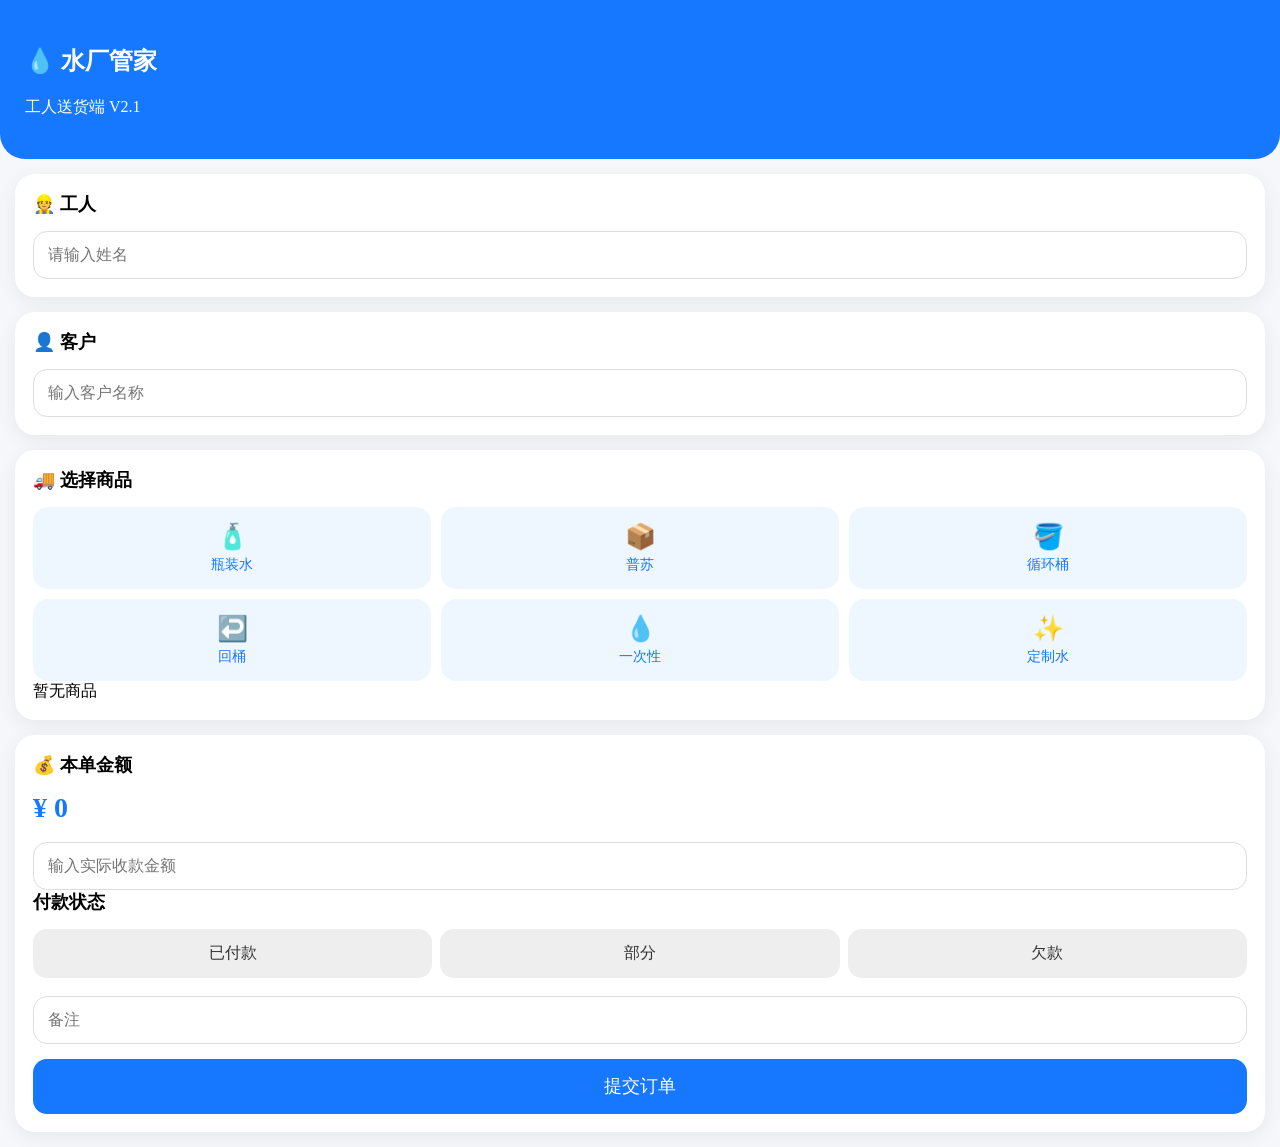
==== commit 7aaf9705: "更新 index.html" ====
--- a/index.html
+++ b/index.html
@@ -1,2272 +1,1007 @@
 <!DOCTYPE html>
 <html lang="zh-CN">
+
 <head>
-  <meta charset="UTF-8" />
-
-  <meta
-    name="viewport"
-    content="width=device-width, initial-scale=1.0, viewport-fit=cover"
-  />
-
-  <meta name="theme-color" content="#1677ff" />
-
-  <title>水厂管家｜工人送货端</title>
-
-  <style>
-    * {
-      box-sizing: border-box;
-      -webkit-tap-highlight-color: transparent;
-    }
-
-    :root {
-      --primary: #1677ff;
-      --primary-light: #eaf3ff;
-      --primary-dark: #0958d9;
-      --success: #20b26b;
-      --warning: #ff9f0a;
-      --danger: #ff4d4f;
-      --text: #172033;
-      --text-light: #7b8496;
-      --border: #e9edf3;
-      --background: #f4f7fb;
-      --card: rgba(255, 255, 255, 0.96);
-      --shadow: 0 10px 30px rgba(35, 67, 120, 0.08);
-    }
-
-    body {
-      margin: 0;
-      min-height: 100vh;
-      padding-bottom: 110px;
-      background:
-        radial-gradient(circle at top right, #dfeeff 0, transparent 34%),
-        linear-gradient(180deg, #edf5ff 0, var(--background) 290px);
-      color: var(--text);
-      font-family:
-        -apple-system,
-        BlinkMacSystemFont,
-        "SF Pro Display",
-        "PingFang SC",
-        "Microsoft YaHei",
-        sans-serif;
-    }
-
-    button,
-    input,
-    select,
-    textarea {
-      font: inherit;
-    }
-
-    button {
-      cursor: pointer;
-    }
-
-    .page {
-      width: 100%;
-      max-width: 680px;
-      margin: 0 auto;
-    }
-
-    .header {
-      position: relative;
-      overflow: hidden;
-      min-height: 205px;
-      padding: calc(22px + env(safe-area-inset-top)) 20px 28px;
-      color: #fff;
-      background:
-        radial-gradient(
-          circle at 86% 14%,
-          rgba(255, 255, 255, 0.32),
-          transparent 24%
-        ),
-        linear-gradient(135deg, #0d6efd, #4597ff);
-      border-radius: 0 0 32px 32px;
-      box-shadow: 0 16px 38px rgba(22, 119, 255, 0.24);
-    }
-
-    .header::after {
-      position: absolute;
-      right: -70px;
-      bottom: -95px;
-      width: 230px;
-      height: 230px;
-      content: "";
-      border: 34px solid rgba(255, 255, 255, 0.1);
-      border-radius: 50%;
-    }
-
-    .header-top {
-      position: relative;
-      z-index: 2;
-      display: flex;
-      align-items: center;
-      justify-content: space-between;
-    }
-
-    .brand {
-      display: flex;
-      gap: 12px;
-      align-items: center;
-    }
-
-    .logo {
-      display: grid;
-      width: 48px;
-      height: 48px;
-      font-size: 26px;
-      background: rgba(255, 255, 255, 0.19);
-      border: 1px solid rgba(255, 255, 255, 0.28);
-      border-radius: 17px;
-      place-items: center;
-      backdrop-filter: blur(14px);
-    }
-
-    .brand h1 {
-      margin: 0;
-      font-size: 23px;
-      letter-spacing: 0.4px;
-    }
-
-    .brand p {
-      margin: 4px 0 0;
-      font-size: 13px;
-      color: rgba(255, 255, 255, 0.8);
-    }
-
-    .date-badge {
-      padding: 8px 11px;
-      font-size: 12px;
-      white-space: nowrap;
-      background: rgba(255, 255, 255, 0.16);
-      border: 1px solid rgba(255, 255, 255, 0.21);
-      border-radius: 13px;
-      backdrop-filter: blur(12px);
-    }
-
-    .header-summary {
-      position: relative;
-      z-index: 2;
-      display: grid;
-      grid-template-columns: repeat(3, 1fr);
-      gap: 9px;
-      margin-top: 24px;
-    }
-
-    .header-stat {
-      padding: 13px 10px;
-      text-align: center;
-      background: rgba(255, 255, 255, 0.14);
-      border: 1px solid rgba(255, 255, 255, 0.19);
-      border-radius: 16px;
-      backdrop-filter: blur(14px);
-    }
-
-    .header-stat span {
-      display: block;
-      margin-bottom: 5px;
-      font-size: 11px;
-      color: rgba(255, 255, 255, 0.76);
-    }
-
-    .header-stat strong {
-      font-size: 17px;
-    }
-
-    .content {
-      position: relative;
-      z-index: 5;
-      padding: 0 14px;
-      margin-top: -20px;
-    }
-
-    .card {
-      padding: 18px;
-      margin-bottom: 14px;
-      background: var(--card);
-      border: 1px solid rgba(255, 255, 255, 0.9);
-      border-radius: 23px;
-      box-shadow: var(--shadow);
-      backdrop-filter: blur(18px);
-    }
-
-    .section-title {
-      display: flex;
-      align-items: center;
-      justify-content: space-between;
-      margin-bottom: 15px;
-    }
-
-    .section-title-left {
-      display: flex;
-      gap: 9px;
-      align-items: center;
-    }
-
-    .section-icon {
-      display: grid;
-      width: 35px;
-      height: 35px;
-      font-size: 18px;
-      background: var(--primary-light);
-      border-radius: 12px;
-      place-items: center;
-    }
-
-    .section-title h2 {
-      margin: 0;
-      font-size: 17px;
-    }
-
-    .section-title small {
-      font-size: 12px;
-      color: var(--text-light);
-    }
-
-    .field {
-      margin-bottom: 14px;
-    }
-
-    .field:last-child {
-      margin-bottom: 0;
-    }
-
-    .field label {
-      display: block;
-      margin-bottom: 7px;
-      font-size: 13px;
-      font-weight: 600;
-      color: #4d5668;
-    }
-
-    .required::after {
-      margin-left: 3px;
-      color: var(--danger);
-      content: "*";
-    }
-
-    .input,
-    select,
-    textarea {
-      width: 100%;
-      min-height: 48px;
-      padding: 12px 14px;
-      color: var(--text);
-      outline: none;
-      background: #f8fafc;
-      border: 1px solid var(--border);
-      border-radius: 14px;
-      transition: 0.2s;
-    }
-
-    textarea {
-      min-height: 78px;
-      resize: vertical;
-    }
-
-    .input:focus,
-    select:focus,
-    textarea:focus {
-      background: #fff;
-      border-color: var(--primary);
-      box-shadow: 0 0 0 4px rgba(22, 119, 255, 0.1);
-    }
-
-    .two-column {
-      display: grid;
-      grid-template-columns: 1fr 1fr;
-      gap: 11px;
-    }
-
-    .quick-products {
-      display: grid;
-      grid-template-columns: repeat(3, 1fr);
-      gap: 9px;
-      margin-bottom: 15px;
-    }
-
-    .quick-product {
-      min-height: 72px;
-      padding: 10px 5px;
-      color: #33405a;
-      background: #f7f9fc;
-      border: 1px solid var(--border);
-      border-radius: 15px;
-    }
-
-    .quick-product:active {
-      transform: scale(0.97);
-    }
-
-    .quick-product span {
-      display: block;
-      margin-bottom: 5px;
-      font-size: 21px;
-    }
-
-    .quick-product strong {
-      display: block;
-      font-size: 12px;
-    }
-
-    .quick-product.return {
-      color: #118553;
-      background: #ecfbf4;
-      border-color: #c5f1dc;
-    }
-
-    .add-panel {
-      display: none;
-      padding: 15px;
-      margin-top: 12px;
-      background: #f8faff;
-      border: 1px solid #dce9ff;
-      border-radius: 18px;
-    }
-
-    .add-panel.show {
-      display: block;
-      animation: panelIn 0.22s ease-out;
-    }
-
-    @keyframes panelIn {
-      from {
-        opacity: 0;
-        transform: translateY(-8px);
-      }
-
-      to {
-        opacity: 1;
-        transform: translateY(0);
-      }
-    }
-
-    .panel-tip {
-      padding: 10px 12px;
-      margin-bottom: 13px;
-      font-size: 12px;
-      line-height: 1.6;
-      color: #52617a;
-      background: #edf4ff;
-      border-radius: 12px;
-    }
-
-    .button {
-      width: 100%;
-      min-height: 48px;
-      padding: 12px 16px;
-      font-weight: 700;
-      border: none;
-      border-radius: 14px;
-    }
-
-    .button-primary {
-      color: #fff;
-      background: linear-gradient(135deg, var(--primary), #4096ff);
-      box-shadow: 0 8px 19px rgba(22, 119, 255, 0.23);
-    }
-
-    .button-light {
-      color: var(--primary);
-      background: var(--primary-light);
-    }
-
-    .button-success {
-      color: #fff;
-      background: linear-gradient(135deg, #18a963, #29c67b);
-    }
-
-    .button-danger-light {
-      color: var(--danger);
-      background: #fff1f0;
-    }
-
-    .button-row {
-      display: grid;
-      grid-template-columns: 1fr 1fr;
-      gap: 10px;
-    }
-
-    .empty {
-      padding: 27px 10px;
-      text-align: center;
-      color: var(--text-light);
-      background: #fafbfd;
-      border: 1px dashed #dce1ea;
-      border-radius: 16px;
-    }
-
-    .empty-icon {
-      margin-bottom: 8px;
-      font-size: 30px;
-    }
-
-    .cart-item {
-      padding: 14px;
-      margin-bottom: 10px;
-      background: #fbfcfe;
-      border: 1px solid var(--border);
-      border-radius: 17px;
-    }
-
-    .cart-item:last-child {
-      margin-bottom: 0;
-    }
-
-    .cart-top {
-      display: flex;
-      align-items: flex-start;
-      justify-content: space-between;
-      gap: 10px;
-    }
-
-    .cart-name {
-      display: flex;
-      gap: 9px;
-      align-items: center;
-      font-size: 15px;
-      font-weight: 700;
-    }
-
-    .product-badge {
-      display: grid;
-      width: 35px;
-      height: 35px;
-      font-size: 18px;
-      background: #edf4ff;
-      border-radius: 12px;
-      place-items: center;
-    }
-
-    .return-badge {
-      background: #eafbf3;
-    }
-
-    .cart-subtitle {
-      margin-top: 4px;
-      font-size: 12px;
-      font-weight: 400;
-      color: var(--text-light);
-    }
-
-    .remove-button {
-      padding: 7px 10px;
-      font-size: 12px;
-      color: var(--danger);
-      background: #fff1f0;
-      border: none;
-      border-radius: 10px;
-    }
-
-    .cart-bottom {
-      display: flex;
-      align-items: center;
-      justify-content: space-between;
-      margin-top: 13px;
-    }
-
-    .counter {
-      display: flex;
-      gap: 9px;
-      align-items: center;
-    }
-
-    .counter button {
-      display: grid;
-      width: 33px;
-      height: 33px;
-      padding: 0;
-      font-size: 19px;
-      color: var(--primary);
-      background: var(--primary-light);
-      border: none;
-      border-radius: 11px;
-      place-items: center;
-    }
-
-    .counter strong {
-      min-width: 50px;
-      text-align: center;
-    }
-
-    .item-amount {
-      font-size: 14px;
-      font-weight: 700;
-      color: var(--primary);
-    }
-
-    .return-text {
-      color: var(--success);
-    }
-
-    .summary-box {
-      overflow: hidden;
-      background: linear-gradient(145deg, #f7faff, #eef5ff);
-      border: 1px solid #dce9ff;
-      border-radius: 19px;
-    }
-
-    .summary-row {
-      display: flex;
-      align-items: center;
-      justify-content: space-between;
-      padding: 13px 15px;
-      font-size: 14px;
-      border-bottom: 1px solid rgba(218, 230, 248, 0.85);
-    }
-
-    .summary-row:last-child {
-      border-bottom: none;
-    }
-
-    .summary-row span {
-      color: #637087;
-    }
-
-    .summary-row strong {
-      font-size: 16px;
-    }
-
-    .summary-row.main {
-      padding-top: 16px;
-      padding-bottom: 16px;
-    }
-
-    .summary-row.main strong {
-      font-size: 24px;
-      color: var(--primary);
-    }
-
-    .deal-wrap {
-      padding: 15px;
-      margin-top: 14px;
-      background: #fffaf0;
-      border: 1px solid #ffe4ab;
-      border-radius: 18px;
-    }
-
-    .deal-title {
-      display: flex;
-      align-items: center;
-      justify-content: space-between;
-      margin-bottom: 8px;
-    }
-
-    .deal-title strong {
-      font-size: 15px;
-    }
-
-    .deal-title button {
-      padding: 5px 8px;
-      font-size: 11px;
-      color: #a56300;
-      background: #fff1d2;
-      border: none;
-      border-radius: 8px;
-    }
-
-    .money-input-wrap {
-      position: relative;
-    }
-
-    .money-symbol {
-      position: absolute;
-      top: 50%;
-      left: 15px;
-      font-size: 20px;
-      font-weight: 700;
-      transform: translateY(-50%);
-    }
-
-    .money-input {
-      width: 100%;
-      min-height: 58px;
-      padding: 12px 14px 12px 41px;
-      font-size: 24px;
-      font-weight: 800;
-      color: #9c5b00;
-      outline: none;
-      background: #fff;
-      border: 1px solid #ffd98d;
-      border-radius: 14px;
-    }
-
-    .deal-tip {
-      margin-top: 8px;
-      font-size: 12px;
-      line-height: 1.55;
-      color: #8a6a33;
-    }
-
-    .payment-options {
-      display: grid;
-      grid-template-columns: repeat(3, 1fr);
-      gap: 8px;
-      margin: 14px 0;
-    }
-
-    .payment-option {
-      min-height: 43px;
-      padding: 9px 4px;
-      font-size: 13px;
-      font-weight: 700;
-      color: #687286;
-      background: #f6f8fb;
-      border: 1px solid var(--border);
-      border-radius: 12px;
-    }
-
-    .payment-option.active {
-      color: var(--primary);
-      background: var(--primary-light);
-      border-color: #a9ccff;
-    }
-
-    .payment-option.paid.active {
-      color: #138550;
-      background: #eafaf3;
-      border-color: #a9e5c9;
-    }
-
-    .payment-option.unpaid.active {
-      color: #d33d40;
-      background: #fff0f0;
-      border-color: #ffb9ba;
-    }
-
-    .debt-box {
-      display: grid;
-      grid-template-columns: 1fr 1fr;
-      gap: 9px;
-      margin-top: 12px;
-    }
-
-    .debt-item {
-      padding: 12px;
-      text-align: center;
-      background: #f8fafc;
-      border-radius: 13px;
-    }
-
-    .debt-item span {
-      display: block;
-      margin-bottom: 4px;
-      font-size: 11px;
-      color: var(--text-light);
-    }
-
-    .debt-item strong {
-      font-size: 17px;
-    }
-
-    .debt-danger {
-      color: var(--danger);
-    }
-
-    .submit-button {
-      min-height: 56px;
-      margin-top: 16px;
-      font-size: 17px;
-    }
-
-    .order-item {
-      padding: 15px;
-      margin-bottom: 11px;
-      background: #fbfcfe;
-      border: 1px solid var(--border);
-      border-radius: 18px;
-    }
-
-    .order-item:last-child {
-      margin-bottom: 0;
-    }
-
-    .order-head {
-      display: flex;
-      align-items: flex-start;
-      justify-content: space-between;
-      gap: 10px;
-    }
-
-    .order-customer {
-      font-size: 16px;
-      font-weight: 800;
-    }
-
-    .order-time {
-      margin-top: 4px;
-      font-size: 11px;
-      color: var(--text-light);
-    }
-
-    .status {
-      padding: 6px 9px;
-      font-size: 11px;
-      font-weight: 700;
-      border-radius: 20px;
-    }
-
-    .status-paid {
-      color: #138550;
-      background: #e8faf2;
-    }
-
-    .status-partial {
-      color: #a56400;
-      background: #fff3d9;
-    }
-
-    .status-unpaid {
-      color: #d33d40;
-      background: #fff0f0;
-    }
-
-    .order-products {
-      margin: 12px 0;
-      font-size: 13px;
-      line-height: 1.75;
-      color: #505b6d;
-    }
-
-    .order-money {
-      display: grid;
-      grid-template-columns: repeat(3, 1fr);
-      gap: 7px;
-      padding: 10px;
-      background: #f3f7fc;
-      border-radius: 13px;
-    }
-
-    .order-money div {
-      text-align: center;
-    }
-
-    .order-money span {
-      display: block;
-      margin-bottom: 3px;
-      font-size: 10px;
-      color: var(--text-light);
-    }
-
-    .order-money strong {
-      font-size: 14px;
-    }
-
-    .order-actions {
-      display: flex;
-      justify-content: flex-end;
-      margin-top: 10px;
-    }
-
-    .small-delete {
-      padding: 7px 10px;
-      font-size: 11px;
-      color: var(--danger);
-      background: #fff1f0;
-      border: none;
-      border-radius: 9px;
-    }
-
-    .bottom-bar {
-      position: fixed;
-      z-index: 50;
-      right: 12px;
-      bottom: calc(10px + env(safe-area-inset-bottom));
-      left: 12px;
-      display: flex;
-      max-width: 650px;
-      min-height: 67px;
-      padding: 7px;
-      margin: auto;
-      background: rgba(255, 255, 255, 0.91);
-      border: 1px solid rgba(225, 231, 240, 0.95);
-      border-radius: 21px;
-      box-shadow: 0 12px 40px rgba(30, 48, 77, 0.17);
-      backdrop-filter: blur(20px);
-    }
-
-    .bottom-button {
-      flex: 1;
-      padding: 6px;
-      font-size: 11px;
-      color: var(--text-light);
-      background: transparent;
-      border: none;
-      border-radius: 15px;
-    }
-
-    .bottom-button span {
-      display: block;
-      margin-bottom: 3px;
-      font-size: 21px;
-    }
-
-    .bottom-button.active {
-      color: var(--primary);
-      background: var(--primary-light);
-    }
-
-    .toast {
-      position: fixed;
-      z-index: 100;
-      top: calc(24px + env(safe-area-inset-top));
-      left: 50%;
-      max-width: calc(100% - 40px);
-      padding: 12px 18px;
-      font-size: 14px;
-      color: white;
-      white-space: nowrap;
-      pointer-events: none;
-      background: rgba(27, 35, 49, 0.94);
-      border-radius: 14px;
-      opacity: 0;
-      transform: translate(-50%, -15px);
-      transition: 0.25s;
-    }
-
-    .toast.show {
-      opacity: 1;
-      transform: translate(-50%, 0);
-    }
-
-    .hidden {
-      display: none !important;
-    }
-
-    @media (max-width: 380px) {
-      .quick-products {
-        grid-template-columns: repeat(2, 1fr);
-      }
-
-      .two-column {
-        grid-template-columns: 1fr;
-      }
-
-      .header-stat strong {
-        font-size: 15px;
-      }
-    }
-  </style>
+
+<meta charset="UTF-8">
+
+<meta name="viewport" content="width=device-width,initial-scale=1.0">
+
+<title>水厂管家</title>
+
+
+<style>
+
+*{
+box-sizing:border-box;
+}
+
+
+body{
+
+margin:0;
+
+font-family:
+-apple-system,
+BlinkMacSystemFont,
+"PingFang SC";
+
+background:#f5f7fb;
+
+}
+
+
+.header{
+
+background:#1677ff;
+
+color:white;
+
+padding:25px;
+
+border-radius:0 0 25px 25px;
+
+}
+
+
+
+.card{
+
+background:white;
+
+margin:15px;
+
+padding:18px;
+
+border-radius:20px;
+
+box-shadow:
+0 5px 20px #00000010;
+
+}
+
+
+
+input,
+button{
+
+width:100%;
+
+padding:14px;
+
+border-radius:14px;
+
+border:1px solid #ddd;
+
+font-size:16px;
+
+}
+
+
+
+button{
+
+border:none;
+
+background:#1677ff;
+
+color:white;
+
+}
+
+
+
+.title{
+
+font-size:18px;
+
+font-weight:bold;
+
+margin-bottom:15px;
+
+}
+
+
+
+.products{
+
+display:grid;
+
+grid-template-columns:
+repeat(3,1fr);
+
+gap:10px;
+
+}
+
+
+
+.product{
+
+background:#eef6ff;
+
+color:#1677ff;
+
+padding:15px 5px;
+
+text-align:center;
+
+border-radius:15px;
+
+font-size:14px;
+
+}
+
+
+
+.product span{
+
+display:block;
+
+font-size:25px;
+
+margin-bottom:5px;
+
+}
+
+
+
+.item{
+
+display:flex;
+
+justify-content:space-between;
+
+align-items:center;
+
+background:#fafafa;
+
+padding:12px;
+
+margin-top:10px;
+
+border-radius:15px;
+
+}
+
+
+
+.counter button{
+
+width:35px;
+
+padding:8px;
+
+}
+
+
+.money{
+
+font-size:28px;
+
+font-weight:bold;
+
+color:#1677ff;
+
+}
+
+
+
+.pay{
+
+display:grid;
+
+grid-template-columns:repeat(3,1fr);
+
+gap:8px;
+
+}
+
+
+.pay button{
+
+background:#eee;
+
+color:#333;
+
+}
+
+
+
+.pay .active{
+
+background:#1677ff;
+
+color:white;
+
+}
+
+
+
+.submit{
+
+margin-top:15px;
+
+height:55px;
+
+font-size:18px;
+
+}
+
+
+
+.history{
+
+font-size:14px;
+
+color:#666;
+
+}
+
+
+
+</style>
+
+
 </head>
 
+
+
 <body>
-  <div class="page">
-    <header class="header">
-      <div class="header-top">
-        <div class="brand">
-          <div class="logo">💧</div>
-
-          <div>
-            <h1>水厂管家</h1>
-            <p>工人送货端 V2.0</p>
-          </div>
-        </div>
-
-        <div class="date-badge" id="todayDate">今天</div>
-      </div>
-
-      <div class="header-summary">
-        <div class="header-stat">
-          <span>今日订单</span>
-          <strong id="todayOrderCount">0 单</strong>
-        </div>
-
-        <div class="header-stat">
-          <span>今日成交</span>
-          <strong id="todaySales">¥0</strong>
-        </div>
-
-        <div class="header-stat">
-          <span>今日实收</span>
-          <strong id="todayReceived">¥0</strong>
-        </div>
-      </div>
-    </header>
-
-    <main class="content">
-      <section class="card" id="orderSection">
-        <div class="section-title">
-          <div class="section-title-left">
-            <div class="section-icon">👷</div>
-
-            <div>
-              <h2>送货信息</h2>
-              <small>填写工人和客户</small>
-            </div>
-          </div>
-        </div>
-
-        <div class="field">
-          <label class="required" for="worker">工人姓名</label>
-
-          <input
-            id="worker"
-            class="input"
-            type="text"
-            placeholder="例如：张师傅"
-            autocomplete="name"
-          />
-        </div>
-
-        <div class="field">
-          <label class="required" for="customer">客户名称</label>
-
-          <input
-            id="customer"
-            class="input"
-            type="text"
-            placeholder="例如：鑫源超市"
-          />
-        </div>
-      </section>
-
-      <section class="card">
-        <div class="section-title">
-          <div class="section-title-left">
-            <div class="section-icon">🚚</div>
-
-            <div>
-              <h2>本次送货商品</h2>
-              <small>可同时添加多种水</small>
-            </div>
-          </div>
-
-          <small id="itemCountText">0 项</small>
-        </div>
-
-        <div class="quick-products">
-          <button
-            class="quick-product"
-            type="button"
-            onclick="openAddPanel('瓶装水')"
-          >
-            <span>🧴</span>
-            <strong>瓶装水</strong>
-          </button>
-
-          <button
-            class="quick-product"
-            type="button"
-            onclick="openAddPanel('普苏')"
-          >
-            <span>📦</span>
-            <strong>普苏</strong>
-          </button>
-
-          <button
-            class="quick-product"
-            type="button"
-            onclick="openAddPanel('循环桶')"
-          >
-            <span>🪣</span>
-            <strong>循环桶</strong>
-          </button>
-
-          <button
-            class="quick-product return"
-            type="button"
-            onclick="openAddPanel('循环桶回桶')"
-          >
-            <span>↩️</span>
-            <strong>循环桶回桶</strong>
-          </button>
-
-          <button
-            class="quick-product"
-            type="button"
-            onclick="openAddPanel('一次性')"
-          >
-            <span>💧</span>
-            <strong>一次性</strong>
-          </button>
-
-          <button
-            class="quick-product"
-            type="button"
-            onclick="openAddPanel('定制水')"
-          >
-            <span>✨</span>
-            <strong>定制水</strong>
-          </button>
-        </div>
-
-        <div id="cartList">
-          <div class="empty">
-            <div class="empty-icon">🛒</div>
-            暂未添加商品
-          </div>
-        </div>
-
-        <div class="add-panel" id="addPanel">
-          <div class="panel-tip">
-            商品单价可以不填。遇到多种水统一收款时，只填写数量，最后在结算区填写整单成交金额即可。
-          </div>
-
-          <div class="field">
-            <label for="product">商品</label>
-
-            <select id="product" onchange="handleProductChange()">
-              <option value="瓶装水">瓶装水</option>
-              <option value="普苏">普苏</option>
-              <option value="循环桶">循环桶</option>
-              <option value="循环桶回桶">循环桶回桶</option>
-              <option value="一次性">一次性</option>
-              <option value="定制水">定制水</option>
-            </select>
-          </div>
-
-          <div class="two-column">
-            <div class="field">
-              <label class="required" for="qty">数量</label>
-
-              <input
-                id="qty"
-                class="input"
-                type="number"
-                inputmode="decimal"
-                min="0"
-                step="1"
-                placeholder="例如：10"
-              />
-            </div>
-
-            <div class="field">
-              <label for="unit">单位</label>
-
-              <select id="unit">
-                <option value="桶">桶</option>
-                <option value="箱">箱</option>
-                <option value="包">包</option>
-                <option value="个">个</option>
-                <option value="瓶">瓶</option>
-              </select>
-            </div>
-          </div>
-
-          <div class="field" id="priceField">
-            <label for="price">参考单价（可以不填）</label>
-
-            <input
-              id="price"
-              class="input"
-              type="number"
-              inputmode="decimal"
-              min="0"
-              step="0.01"
-              placeholder="例如：12"
-            />
-          </div>
-
-          <div class="button-row">
-            <button
-              class="button button-light"
-              type="button"
-              onclick="closeAddPanel()"
-            >
-              取消
-            </button>
-
-            <button
-              class="button button-primary"
-              type="button"
-              onclick="addItem()"
-            >
-              加入本单
-            </button>
-          </div>
-        </div>
-
-        <button
-          class="button button-light"
-          id="normalAddButton"
-          type="button"
-          onclick="openAddPanel()"
-          style="margin-top: 13px"
-        >
-          ＋ 添加其他商品
-        </button>
-      </section>
-
-      <section class="card">
-        <div class="section-title">
-          <div class="section-title-left">
-            <div class="section-icon">💰</div>
-
-            <div>
-              <h2>本单结算</h2>
-              <small>多种水可以统一填写总金额</small>
-            </div>
-          </div>
-        </div>
-
-        <div class="summary-box">
-          <div class="summary-row">
-            <span>商品种类</span>
-            <strong id="summaryItemCount">0 项</strong>
-          </div>
-
-          <div class="summary-row">
-            <span>送货数量</span>
-            <strong id="summaryDeliveryQty">0</strong>
-          </div>
-
-          <div class="summary-row">
-            <span>循环桶回桶</span>
-            <strong class="return-text" id="summaryReturnQty">0 个</strong>
-          </div>
-
-          <div class="summary-row main">
-            <span>参考金额</span>
-            <strong id="theoreticalAmount">¥0.00</strong>
-          </div>
-        </div>
-
-        <div class="deal-wrap">
-          <div class="deal-title">
-            <strong>本单成交金额</strong>
-
-            <button type="button" onclick="useTheoreticalAmount()">
-              使用参考金额
-            </button>
-          </div>
-
-          <div class="money-input-wrap">
-            <span class="money-symbol">¥</span>
-
-            <input
-              id="dealAmount"
-              class="money-input"
-              type="number"
-              inputmode="decimal"
-              min="0"
-              step="0.01"
-              placeholder="0.00"
-              oninput="handleDealAmountInput()"
-            />
-          </div>
-
-          <div class="deal-tip">
-            例如多种水最后一共收 300 元，这里直接填写 300，不需要给每一种水单独分配金额。
-          </div>
-        </div>
-
-        <div class="payment-options">
-          <button
-            class="payment-option paid active"
-            id="paidButton"
-            type="button"
-            onclick="selectPayment('paid')"
-          >
-            已付款
-          </button>
-
-          <button
-            class="payment-option"
-            id="partialButton"
-            type="button"
-            onclick="selectPayment('partial')"
-          >
-            部分付款
-          </button>
-
-          <button
-            class="payment-option unpaid"
-            id="unpaidButton"
-            type="button"
-            onclick="selectPayment('unpaid')"
-          >
-            未付款
-          </button>
-        </div>
-
-        <div class="field" id="receivedField">
-          <label for="receivedAmount">本次实收金额</label>
-
-          <input
-            id="receivedAmount"
-            class="input"
-            type="number"
-            inputmode="decimal"
-            min="0"
-            step="0.01"
-            placeholder="请输入实际收到的钱"
-            oninput="updateSettlement()"
-          />
-        </div>
-
-        <div class="debt-box">
-          <div class="debt-item">
-            <span>本次实收</span>
-            <strong id="receivedPreview">¥0.00</strong>
-          </div>
-
-          <div class="debt-item">
-            <span>本单欠款</span>
-            <strong class="debt-danger" id="debtPreview">¥0.00</strong>
-          </div>
-        </div>
-
-        <div class="field" style="margin-top: 14px">
-          <label for="remark">备注</label>
-
-          <textarea
-            id="remark"
-            placeholder="例如：老板统一结算、优惠20元、下次一起付款"
-          ></textarea>
-        </div>
-
-        <button
-          class="button button-success submit-button"
-          type="button"
-          onclick="submitOrder()"
-        >
-          确认并提交订单
-        </button>
-      </section>
-
-      <section class="card" id="todaySection">
-        <div class="section-title">
-          <div class="section-title-left">
-            <div class="section-icon">📋</div>
-
-            <div>
-              <h2>今日订单</h2>
-              <small>仅显示今天提交的记录</small>
-            </div>
-          </div>
-
-          <small id="todayListCount">0 单</small>
-        </div>
-
-        <div id="ordersList">
-          <div class="empty">
-            <div class="empty-icon">📄</div>
-            今日暂无订单
-          </div>
-        </div>
-      </section>
-    </main>
-  </div>
-
-  <nav class="bottom-bar">
-    <button
-      class="bottom-button active"
-      id="bottomOrderButton"
-      type="button"
-      onclick="scrollToOrder()"
-    >
-      <span>🚚</span>
-      开单
-    </button>
-
-    <button
-      class="bottom-button"
-      id="bottomTodayButton"
-      type="button"
-      onclick="scrollToToday()"
-    >
-      <span>📋</span>
-      今日订单
-    </button>
-
-    <button
-      class="bottom-button"
-      type="button"
-      onclick="openBossPage()"
-    >
-      <span>📊</span>
-      老板端
-    </button>
-  </nav>
-
-  <div class="toast" id="toast">操作成功</div>
-
-  <script>
-    const STORAGE_KEY = "orders";
-    const WORKER_KEY = "waterFactoryWorkerName";
-
-    const PRODUCT_ICONS = {
-      瓶装水: "🧴",
-      普苏: "📦",
-      循环桶: "🪣",
-      循环桶回桶: "↩️",
-      一次性: "💧",
-      定制水: "✨"
-    };
-
-    const DEFAULT_UNITS = {
-      瓶装水: "箱",
-      普苏: "箱",
-      循环桶: "桶",
-      循环桶回桶: "桶",
-      一次性: "桶",
-      定制水: "箱"
-    };
-
-    let cart = [];
-    let selectedPayment = "paid";
-    let dealAmountManuallyEdited = false;
-
-    let orders = loadOrders();
-
-    function loadOrders() {
-      try {
-        const saved = JSON.parse(localStorage.getItem(STORAGE_KEY) || "[]");
-        return Array.isArray(saved) ? saved : [];
-      } catch (error) {
-        console.error("订单数据读取失败：", error);
-        return [];
-      }
-    }
-
-    function saveOrders() {
-      localStorage.setItem(STORAGE_KEY, JSON.stringify(orders));
-    }
-
-    function formatMoney(value) {
-      const number = Number(value) || 0;
-
-      return "¥" + number.toFixed(2);
-    }
-
-    function roundMoney(value) {
-      return Math.round((Number(value) || 0) * 100) / 100;
-    }
-
-    function getDateKey(dateValue = new Date()) {
-      const date = new Date(dateValue);
-
-      const year = date.getFullYear();
-      const month = String(date.getMonth() + 1).padStart(2, "0");
-      const day = String(date.getDate()).padStart(2, "0");
-
-      return `${year}-${month}-${day}`;
-    }
-
-    function getTodayOrders() {
-      const todayKey = getDateKey();
-
-      return orders.filter((order) => {
-        const rawDate =
-          order.createdAt ||
-          order.timestamp ||
-          order.date ||
-          order.时间 ||
-          "";
-
-        const date = new Date(rawDate);
-
-        if (!Number.isNaN(date.getTime())) {
-          return getDateKey(date) === todayKey;
-        }
-
-        return String(rawDate).includes(
-          new Date().toLocaleDateString("zh-CN")
-        );
-      });
-    }
-
-    function initializePage() {
-      const now = new Date();
-
-      document.getElementById("todayDate").textContent =
-        `${now.getMonth() + 1}月${now.getDate()}日`;
-
-      const savedWorker = localStorage.getItem(WORKER_KEY);
-
-      if (savedWorker) {
-        document.getElementById("worker").value = savedWorker;
-      }
-
-      document
-        .getElementById("worker")
-        .addEventListener("input", function () {
-          localStorage.setItem(WORKER_KEY, this.value.trim());
-        });
-
-      renderCart();
-      renderTodayOrders();
-      updateHeaderSummary();
-      updateSettlement();
-    }
-
-    function openAddPanel(productName) {
-      const panel = document.getElementById("addPanel");
-
-      if (productName) {
-        document.getElementById("product").value = productName;
-      }
-
-      handleProductChange();
-
-      panel.classList.add("show");
-
-      setTimeout(() => {
-        document.getElementById("qty").focus();
-      }, 180);
-    }
-
-    function closeAddPanel() {
-      document.getElementById("addPanel").classList.remove("show");
-
-      document.getElementById("qty").value = "";
-      document.getElementById("price").value = "";
-    }
-
-    function handleProductChange() {
-      const product = document.getElementById("product").value;
-      const unit = DEFAULT_UNITS[product] || "桶";
-
-      document.getElementById("unit").value = unit;
-
-      const isReturn = product === "循环桶回桶";
-
-      document
-        .getElementById("priceField")
-        .classList.toggle("hidden", isReturn);
-
-      if (isReturn) {
-        document.getElementById("price").value = "";
-      }
-    }
-
-    function addItem() {
-      const product = document.getElementById("product").value;
-      const unit = document.getElementById("unit").value;
-      const qty = Number(document.getElementById("qty").value);
-      const price = Number(document.getElementById("price").value) || 0;
-
-      if (!qty || qty <= 0) {
-        showToast("请输入正确的商品数量");
-        return;
-      }
-
-      const isReturn = product === "循环桶回桶";
-
-      const existingItem = cart.find(
-        (item) =>
-          item.product === product &&
-          item.unit === unit &&
-          Number(item.price) === Number(isReturn ? 0 : price)
-      );
-
-      if (existingItem) {
-        existingItem.qty += qty;
-        existingItem.quantity = existingItem.qty;
-        existingItem.数量 = existingItem.qty;
-
-        existingItem.amount = roundMoney(
-          existingItem.qty * existingItem.price
-        );
-
-        existingItem.金额 = existingItem.amount;
-      } else {
-        const itemPrice = isReturn ? 0 : price;
-        const amount = roundMoney(qty * itemPrice);
-
-        cart.push({
-          product: product,
-          name: product,
-          产品: product,
-
-          unit: unit,
-          单位: unit,
-
-          qty: qty,
-          quantity: qty,
-          数量: qty,
-
-          price: itemPrice,
-          单价: itemPrice,
-
-          amount: amount,
-          金额: amount,
-
-          isReturn: isReturn
-        });
-      }
-
-      renderCart();
-      closeAddPanel();
-      showToast(`${product}已加入本单`);
-    }
-
-    function removeItem(index) {
-      cart.splice(index, 1);
-      renderCart();
-    }
-
-    function changeQty(index, change) {
-      if (!cart[index]) {
-        return;
-      }
-
-      cart[index].qty += change;
-
-      if (cart[index].qty <= 0) {
-        cart.splice(index, 1);
-      } else {
-        cart[index].quantity = cart[index].qty;
-        cart[index].数量 = cart[index].qty;
-
-        cart[index].amount = roundMoney(
-          cart[index].qty * cart[index].price
-        );
-
-        cart[index].金额 = cart[index].amount;
-      }
-
-      renderCart();
-    }
-
-    function getTheoreticalTotal() {
-      return roundMoney(
-        cart.reduce((sum, item) => sum + Number(item.amount || 0), 0)
-      );
-    }
-
-    function getDeliveryQty() {
-      return cart
-        .filter((item) => item.product !== "循环桶回桶")
-        .reduce((sum, item) => sum + Number(item.qty || 0), 0);
-    }
-
-    function getReturnQty() {
-      return cart
-        .filter((item) => item.product === "循环桶回桶")
-        .reduce((sum, item) => sum + Number(item.qty || 0), 0);
-    }
-
-    function renderCart() {
-      const cartList = document.getElementById("cartList");
-
-      if (cart.length === 0) {
-        cartList.innerHTML = `
-          <div class="empty">
-            <div class="empty-icon">🛒</div>
-            暂未添加商品
-          </div>
-        `;
-      } else {
-        cartList.innerHTML = cart
-          .map((item, index) => {
-            const isReturn = item.product === "循环桶回桶";
-
-            const amountText = isReturn
-              ? "不计金额"
-              : item.price > 0
-              ? `${formatMoney(item.amount)}`
-              : "整单统一结算";
-
-            const priceText = isReturn
-              ? "回桶记录"
-              : item.price > 0
-              ? `参考单价 ${formatMoney(item.price)}`
-              : "未填写单价";
-
-            return `
-              <div class="cart-item">
-                <div class="cart-top">
-                  <div class="cart-name">
-                    <div class="product-badge ${
-                      isReturn ? "return-badge" : ""
-                    }">
-                      ${PRODUCT_ICONS[item.product] || "💧"}
-                    </div>
-
-                    <div>
-                      ${escapeHtml(item.product)}
-
-                      <div class="cart-subtitle">
-                        ${priceText}
-                      </div>
-                    </div>
-                  </div>
-
-                  <button
-                    class="remove-button"
-                    type="button"
-                    onclick="removeItem(${index})"
-                  >
-                    删除
-                  </button>
-                </div>
-
-                <div class="cart-bottom">
-                  <div class="counter">
-                    <button
-                      type="button"
-                      onclick="changeQty(${index}, -1)"
-                    >
-                      −
-                    </button>
-
-                    <strong>
-                      ${item.qty}${escapeHtml(item.unit)}
-                    </strong>
-
-                    <button
-                      type="button"
-                      onclick="changeQty(${index}, 1)"
-                    >
-                      ＋
-                    </button>
-                  </div>
-
-                  <div class="item-amount ${
-                    isReturn ? "return-text" : ""
-                  }">
-                    ${amountText}
-                  </div>
-                </div>
-              </div>
-            `;
-          })
-          .join("");
-      }
-
-      const theoreticalTotal = getTheoreticalTotal();
-
-      document.getElementById(
-        "itemCountText"
-      ).textContent = `${cart.length} 项`;
-
-      document.getElementById(
-        "summaryItemCount"
-      ).textContent = `${cart.length} 项`;
-
-      document.getElementById(
-        "summaryDeliveryQty"
-      ).textContent = getDeliveryQty();
-
-      document.getElementById(
-        "summaryReturnQty"
-      ).textContent = `${getReturnQty()} 个`;
-
-      document.getElementById(
-        "theoreticalAmount"
-      ).textContent = formatMoney(theoreticalTotal);
-
-      if (!dealAmountManuallyEdited) {
-        document.getElementById("dealAmount").value =
-          theoreticalTotal > 0 ? theoreticalTotal : "";
-      }
-
-      updateSettlement();
-    }
-
-    function handleDealAmountInput() {
-      dealAmountManuallyEdited = true;
-
-      if (selectedPayment === "paid") {
-        document.getElementById("receivedAmount").value =
-          document.getElementById("dealAmount").value;
-      }
-
-      updateSettlement();
-    }
-
-    function useTheoreticalAmount() {
-      const theoreticalTotal = getTheoreticalTotal();
-
-      document.getElementById("dealAmount").value =
-        theoreticalTotal > 0 ? theoreticalTotal : "";
-
-      dealAmountManuallyEdited = false;
-
-      if (selectedPayment === "paid") {
-        document.getElementById("receivedAmount").value =
-          theoreticalTotal > 0 ? theoreticalTotal : "";
-      }
-
-      updateSettlement();
-      showToast("已使用参考金额");
-    }
-
-    function selectPayment(type) {
-      selectedPayment = type;
-
-      document
-        .getElementById("paidButton")
-        .classList.toggle("active", type === "paid");
-
-      document
-        .getElementById("partialButton")
-        .classList.toggle("active", type === "partial");
-
-      document
-        .getElementById("unpaidButton")
-        .classList.toggle("active", type === "unpaid");
-
-      const dealAmount =
-        Number(document.getElementById("dealAmount").value) || 0;
-
-      const receivedInput =
-        document.getElementById("receivedAmount");
-
-      if (type === "paid") {
-        receivedInput.value = dealAmount || "";
-        receivedInput.disabled = true;
-      } else if (type === "unpaid") {
-        receivedInput.value = 0;
-        receivedInput.disabled = true;
-      } else {
-        receivedInput.disabled = false;
-
-        if (
-          Number(receivedInput.value) >= dealAmount ||
-          Number(receivedInput.value) <= 0
-        ) {
-          receivedInput.value = "";
-        }
-
-        setTimeout(() => receivedInput.focus(), 100);
-      }
-
-      updateSettlement();
-    }
-
-    function updateSettlement() {
-      const dealAmount =
-        Number(document.getElementById("dealAmount").value) || 0;
-
-      const receivedInput =
-        document.getElementById("receivedAmount");
-
-      if (selectedPayment === "paid") {
-        receivedInput.disabled = true;
-        receivedInput.value = dealAmount > 0 ? dealAmount : "";
-      }
-
-      if (selectedPayment === "unpaid") {
-        receivedInput.disabled = true;
-        receivedInput.value = 0;
-      }
-
-      if (selectedPayment === "partial") {
-        receivedInput.disabled = false;
-      }
-
-      let receivedAmount = Number(receivedInput.value) || 0;
-
-      if (receivedAmount > dealAmount && dealAmount >= 0) {
-        receivedAmount = dealAmount;
-        receivedInput.value = dealAmount;
-      }
-
-      const debtAmount = Math.max(
-        0,
-        roundMoney(dealAmount - receivedAmount)
-      );
-
-      document.getElementById(
-        "receivedPreview"
-      ).textContent = formatMoney(receivedAmount);
-
-      document.getElementById(
-        "debtPreview"
-      ).textContent = formatMoney(debtAmount);
-    }
-
-    function submitOrder() {
-      const worker = document.getElementById("worker").value.trim();
-      const customer = document
-        .getElementById("customer")
-        .value.trim();
-
-      if (!worker) {
-        showToast("请填写工人姓名");
-        document.getElementById("worker").focus();
-        return;
-      }
-
-      if (!customer) {
-        showToast("请填写客户名称");
-        document.getElementById("customer").focus();
-        return;
-      }
-
-      if (cart.length === 0) {
-        showToast("请至少添加一种商品");
-        return;
-      }
-
-      const theoreticalAmount = getTheoreticalTotal();
-
-      const dealAmount =
-        Number(document.getElementById("dealAmount").value) || 0;
-
-      if (dealAmount < 0) {
-        showToast("成交金额不能小于0");
-        return;
-      }
-
-      let receivedAmount =
-        Number(document.getElementById("receivedAmount").value) || 0;
-
-      if (selectedPayment === "paid") {
-        receivedAmount = dealAmount;
-      }
-
-      if (selectedPayment === "unpaid") {
-        receivedAmount = 0;
-      }
-
-      if (
-        selectedPayment === "partial" &&
-        (receivedAmount <= 0 || receivedAmount >= dealAmount)
-      ) {
-        showToast("部分付款金额应大于0且小于成交金额");
-        return;
-      }
-
-      const outstandingAmount = Math.max(
-        0,
-        roundMoney(dealAmount - receivedAmount)
-      );
-
-      let paymentStatus = "paid";
-      let paymentLabel = "已付款";
-
-      if (outstandingAmount >= dealAmount && dealAmount > 0) {
-        paymentStatus = "unpaid";
-        paymentLabel = "未付款";
-      } else if (outstandingAmount > 0) {
-        paymentStatus = "partial";
-        paymentLabel = "部分付款";
-      }
-
-      const now = new Date();
-      const orderId = Date.now();
-
-      const orderItems = cart.map((item) => ({
-        ...item
-      }));
-
-      /*
-        同时保存中英文字段：
-        这样旧版老板端和新版老板端都更容易读取。
-      */
-      const order = {
-        id: orderId,
-        orderNo: orderId,
-        编号: orderId,
-
-        createdAt: now.toISOString(),
-        timestamp: now.toISOString(),
-        date: now.toISOString(),
-        时间: now.toLocaleString("zh-CN"),
-
-        workerName: worker,
-        worker: worker,
-        工人: worker,
-
-        customerName: customer,
-        customer: customer,
-        客户: customer,
-
-        items: orderItems,
-        products: orderItems,
-        商品: orderItems,
-
-        theoreticalAmount: theoreticalAmount,
-        referenceAmount: theoreticalAmount,
-        参考金额: theoreticalAmount,
-
-        totalAmount: roundMoney(dealAmount),
-        dealAmount: roundMoney(dealAmount),
-        金额: roundMoney(dealAmount),
-
-        receivedAmount: roundMoney(receivedAmount),
-        paidAmount: roundMoney(receivedAmount),
-        实收: roundMoney(receivedAmount),
-
-        outstandingAmount: outstandingAmount,
-        debtAmount: outstandingAmount,
-        欠款: outstandingAmount,
-
-        paymentStatus: paymentStatus,
-        payment: paymentLabel,
-        付款: paymentLabel,
-
-        deliveryQuantity: getDeliveryQty(),
-        returnBarrelQuantity: getReturnQty(),
-
-        remark: document.getElementById("remark").value.trim(),
-        备注: document.getElementById("remark").value.trim()
-      };
-
-      orders.push(order);
-      saveOrders();
-
-      localStorage.setItem(WORKER_KEY, worker);
-
-      showToast("订单提交成功");
-
-      cart = [];
-      dealAmountManuallyEdited = false;
-      selectedPayment = "paid";
-
-      document.getElementById("customer").value = "";
-      document.getElementById("remark").value = "";
-      document.getElementById("dealAmount").value = "";
-      document.getElementById("receivedAmount").value = "";
-
-      selectPayment("paid");
-      renderCart();
-      renderTodayOrders();
-      updateHeaderSummary();
-
-      setTimeout(() => {
-        document
-          .getElementById("orderSection")
-          .scrollIntoView({
-            behavior: "smooth",
-            block: "start"
-          });
-
-        document.getElementById("customer").focus();
-      }, 300);
-    }
-
-    function renderTodayOrders() {
-      const todayOrders = getTodayOrders().slice().reverse();
-      const list = document.getElementById("ordersList");
-
-      document.getElementById(
-        "todayListCount"
-      ).textContent = `${todayOrders.length} 单`;
-
-      if (todayOrders.length === 0) {
-        list.innerHTML = `
-          <div class="empty">
-            <div class="empty-icon">📄</div>
-            今日暂无订单
-          </div>
-        `;
-
-        return;
-      }
-
-      list.innerHTML = todayOrders
-        .map((order) => {
-          const id =
-            order.id ||
-            order.orderNo ||
-            order.编号;
-
-          const customer =
-            order.customerName ||
-            order.customer ||
-            order.客户 ||
-            "未填写客户";
-
-          const items =
-            order.items ||
-            order.products ||
-            order.商品 ||
-            [];
-
-          const totalAmount = Number(
-            order.totalAmount ??
-              order.dealAmount ??
-              order.金额 ??
-              0
-          );
-
-          const receivedAmount = Number(
-            order.receivedAmount ??
-              order.paidAmount ??
-              order.实收 ??
-              (order.付款 === "已付款" ? totalAmount : 0)
-          );
-
-          const outstandingAmount = Number(
-            order.outstandingAmount ??
-              order.debtAmount ??
-              order.欠款 ??
-              Math.max(0, totalAmount - receivedAmount)
-          );
-
-          const status =
-            order.paymentStatus ||
-            normalizePaymentStatus(order.付款);
-
-          const statusLabel =
-            status === "paid"
-              ? "已付款"
-              : status === "partial"
-              ? "部分付款"
-              : "未付款";
-
-          const statusClass =
-            status === "paid"
-              ? "status-paid"
-              : status === "partial"
-              ? "status-partial"
-              : "status-unpaid";
-
-          const itemText = items
-            .map((item) => {
-              const product =
-                item.product ||
-                item.name ||
-                item.产品 ||
-                "商品";
-
-              const qty =
-                item.qty ??
-                item.quantity ??
-                item.数量 ??
-                0;
-
-              const unit =
-                item.unit ||
-                item.单位 ||
-                "";
-
-              return `${escapeHtml(product)} ${qty}${escapeHtml(unit)}`;
-            })
-            .join("、");
-
-          const timeText =
-            order.时间 ||
-            formatDateTime(
-              order.createdAt ||
-                order.timestamp ||
-                order.date
-            );
-
-          return `
-            <div class="order-item">
-              <div class="order-head">
-                <div>
-                  <div class="order-customer">
-                    ${escapeHtml(customer)}
-                  </div>
-
-                  <div class="order-time">
-                    ${escapeHtml(timeText)}
-                  </div>
-                </div>
-
-                <span class="status ${statusClass}">
-                  ${statusLabel}
-                </span>
-              </div>
-
-              <div class="order-products">
-                ${itemText || "暂无商品明细"}
-              </div>
-
-              <div class="order-money">
-                <div>
-                  <span>成交</span>
-                  <strong>${formatMoney(totalAmount)}</strong>
-                </div>
-
-                <div>
-                  <span>实收</span>
-                  <strong>${formatMoney(receivedAmount)}</strong>
-                </div>
-
-                <div>
-                  <span>欠款</span>
-                  <strong class="${
-                    outstandingAmount > 0 ? "debt-danger" : ""
-                  }">
-                    ${formatMoney(outstandingAmount)}
-                  </strong>
-                </div>
-              </div>
-
-              <div class="order-actions">
-                <button
-                  class="small-delete"
-                  type="button"
-                  onclick="deleteOrder('${String(id)}')"
-                >
-                  删除错误订单
-                </button>
-              </div>
-            </div>
-          `;
-        })
-        .join("");
-    }
-
-    function normalizePaymentStatus(paymentValue) {
-      if (
-        paymentValue === "已付款" ||
-        paymentValue === "paid"
-      ) {
-        return "paid";
-      }
-
-      if (
-        paymentValue === "部分付款" ||
-        paymentValue === "partial"
-      ) {
-        return "partial";
-      }
-
-      return "unpaid";
-    }
-
-    function updateHeaderSummary() {
-      const todayOrders = getTodayOrders();
-
-      const todaySales = todayOrders.reduce((sum, order) => {
-        return (
-          sum +
-          Number(
-            order.totalAmount ??
-              order.dealAmount ??
-              order.金额 ??
-              0
-          )
-        );
-      }, 0);
-
-      const todayReceived = todayOrders.reduce((sum, order) => {
-        const total = Number(
-          order.totalAmount ??
-            order.dealAmount ??
-            order.金额 ??
-            0
-        );
-
-        const received = Number(
-          order.receivedAmount ??
-            order.paidAmount ??
-            order.实收 ??
-            (order.付款 === "已付款" ? total : 0)
-        );
-
-        return sum + received;
-      }, 0);
-
-      document.getElementById(
-        "todayOrderCount"
-      ).textContent = `${todayOrders.length} 单`;
-
-      document.getElementById(
-        "todaySales"
-      ).textContent = `¥${roundMoney(todaySales)}`;
-
-      document.getElementById(
-        "todayReceived"
-      ).textContent = `¥${roundMoney(todayReceived)}`;
-    }
-
-    function deleteOrder(orderId) {
-      const confirmed = confirm(
-        "确定删除这张订单吗？删除后老板端也不会再统计这张订单。"
-      );
-
-      if (!confirmed) {
-        return;
-      }
-
-      orders = orders.filter((order) => {
-        const currentId =
-          order.id ||
-          order.orderNo ||
-          order.编号;
-
-        return String(currentId) !== String(orderId);
-      });
-
-      saveOrders();
-      renderTodayOrders();
-      updateHeaderSummary();
-      showToast("订单已删除");
-    }
-
-    function formatDateTime(value) {
-      const date = new Date(value);
-
-      if (Number.isNaN(date.getTime())) {
-        return String(value || "");
-      }
-
-      return date.toLocaleString("zh-CN");
-    }
-
-    function escapeHtml(value) {
-      return String(value ?? "")
-        .replaceAll("&", "&amp;")
-        .replaceAll("<", "&lt;")
-        .replaceAll(">", "&gt;")
-        .replaceAll('"', "&quot;")
-        .replaceAll("'", "&#039;");
-    }
-
-    function showToast(message) {
-      const toast = document.getElementById("toast");
-
-      toast.textContent = message;
-      toast.classList.add("show");
-
-      clearTimeout(showToast.timer);
-
-      showToast.timer = setTimeout(() => {
-        toast.classList.remove("show");
-      }, 1800);
-    }
-
-    function scrollToOrder() {
-      document
-        .getElementById("orderSection")
-        .scrollIntoView({
-          behavior: "smooth",
-          block: "start"
-        });
-
-      setBottomActive("order");
-    }
-
-    function scrollToToday() {
-      document
-        .getElementById("todaySection")
-        .scrollIntoView({
-          behavior: "smooth",
-          block: "start"
-        });
-
-      setBottomActive("today");
-    }
-
-    function setBottomActive(type) {
-      document
-        .getElementById("bottomOrderButton")
-        .classList.toggle("active", type === "order");
-
-      document
-        .getElementById("bottomTodayButton")
-        .classList.toggle("active", type === "today");
-    }
-
-    function openBossPage() {
-      window.location.href = "admin.html";
-    }
-
-    window.addEventListener("storage", function (event) {
-      if (event.key === STORAGE_KEY) {
-        orders = loadOrders();
-        renderTodayOrders();
-        updateHeaderSummary();
-      }
-    });
-
-    document.addEventListener("visibilitychange", function () {
-      if (document.visibilityState === "visible") {
-        orders = loadOrders();
-        renderTodayOrders();
-        updateHeaderSummary();
-      }
-    });
-
-    initializePage();
-  </script>
+
+
+<div class="header">
+
+<h2>💧 水厂管家</h2>
+
+<p>工人送货端 V2.1</p>
+
+</div>
+
+
+<div class="card">
+
+
+<div class="title">
+👷 工人
+</div>
+
+
+<input id="worker"
+placeholder="请输入姓名">
+
+
+</div>
+
+
+
+<div class="card">
+
+
+<div class="title">
+👤 客户
+</div>
+
+
+<input id="customer"
+placeholder="输入客户名称">
+
+
+<div id="history"
+class="history"></div>
+
+
+</div>
+
+
+
+<div class="card">
+
+
+<div class="title">
+🚚 选择商品
+</div>
+
+
+<div class="products">
+
+
+<div class="product"
+onclick="addProduct('瓶装水')">
+
+<span>🧴</span>
+瓶装水
+
+</div>
+
+
+<div class="product"
+onclick="addProduct('普苏')">
+
+<span>📦</span>
+普苏
+
+</div>
+
+
+<div class="product"
+onclick="addProduct('循环桶')">
+
+<span>🪣</span>
+循环桶
+
+</div>
+
+
+
+<div class="product"
+onclick="addProduct('循环桶回桶')">
+
+<span>↩️</span>
+回桶
+
+</div>
+
+
+
+<div class="product"
+onclick="addProduct('一次性')">
+
+<span>💧</span>
+一次性
+
+</div>
+
+
+
+<div class="product"
+onclick="addProduct('定制水')">
+
+<span>✨</span>
+定制水
+
+</div>
+
+
+
+</div>
+
+
+<div id="cart">
+
+暂无商品
+
+</div>
+
+
+</div>
+
+
+
+
+<div class="card">
+
+
+<div class="title">
+💰 本单金额
+</div>
+
+
+<div class="money">
+
+¥ <span id="amount">
+0
+</span>
+
+</div>
+
+
+<br>
+
+
+<input id="moneyInput"
+type="number"
+placeholder="输入实际收款金额">
+
+
+
+<div class="title">
+付款状态
+</div>
+
+
+<div class="pay">
+
+
+<button
+id="paid"
+onclick="setPay('已付款')">
+
+已付款
+
+</button>
+
+
+<button
+id="part"
+onclick="setPay('部分付款')">
+
+部分
+
+</button>
+
+
+<button
+id="unpaid"
+onclick="setPay('未付款')">
+
+欠款
+
+</button>
+
+
+</div>
+
+
+
+<br>
+
+
+<input id="remark"
+placeholder="备注">
+
+
+<button class="submit"
+onclick="submitOrder()">
+
+提交订单
+
+</button>
+
+
+</div>
+
+
+
+<script>
+
+
+let cart=[];
+
+let payStatus="已付款";
+
+
+</script>
+
+
 </body>
-</html>+
+</html>
+<script>
+
+let cart = [];
+
+let payStatus = "已付款";
+
+
+// ======================
+// 数据
+// ======================
+
+let orders =
+JSON.parse(
+localStorage.getItem("orders") || "[]"
+);
+
+
+// ======================
+// 初始化
+// ======================
+
+let oldWorker =
+localStorage.getItem("workerName");
+
+if(oldWorker){
+
+document.getElementById("worker").value=
+oldWorker;
+
+}
+
+
+// 客户输入提示
+
+document
+.getElementById("customer")
+.addEventListener("input",showHistory);
+
+
+
+
+// ======================
+// 添加商品
+// ======================
+
+function addProduct(name){
+
+
+let item =
+cart.find(
+i=>i.product==name
+);
+
+
+if(item){
+
+item.qty++;
+
+}else{
+
+
+cart.push({
+
+product:name,
+
+qty:1,
+
+unit:
+name=="循环桶回桶"?
+"个":
+"桶"
+
+
+});
+
+
+}
+
+
+renderCart();
+
+
+}
+
+
+
+// ======================
+// 显示购物车
+// ======================
+
+
+function renderCart(){
+
+
+let html="";
+
+
+cart.forEach((item,index)=>{
+
+
+html+=`
+
+<div class="item">
+
+
+<div>
+
+<b>
+${item.product}
+</b>
+
+<br>
+
+${item.qty}
+${item.unit}
+
+</div>
+
+
+<div class="counter">
+
+
+<button onclick="changeQty(${index},-1)">
+-
+</button>
+
+
+<button onclick="changeQty(${index},1)">
++
+</button>
+
+
+</div>
+
+
+</div>
+
+`;
+
+
+
+});
+
+
+
+document.getElementById("cart")
+.innerHTML =
+html || "暂无商品";
+
+
+
+}
+
+
+
+// ======================
+// 数量修改
+// ======================
+
+
+function changeQty(index,num){
+
+
+cart[index].qty += num;
+
+
+
+if(cart[index].qty<=0){
+
+cart.splice(index,1);
+
+}
+
+
+renderCart();
+
+
+}
+
+
+
+// ======================
+// 付款状态
+// ======================
+
+
+function setPay(status){
+
+
+payStatus=status;
+
+
+
+document
+.querySelectorAll(".pay button")
+.forEach(
+b=>b.classList.remove("active")
+);
+
+
+
+if(status=="已付款"){
+
+paid.classList.add("active");
+
+}
+
+
+if(status=="部分付款"){
+
+part.classList.add("active");
+
+}
+
+
+if(status=="未付款"){
+
+unpaid.classList.add("active");
+
+}
+
+
+}
+
+
+
+// ======================
+// 客户历史
+// ======================
+
+
+function showHistory(){
+
+
+let text =
+document
+.getElementById("customer")
+.value;
+
+
+
+let box =
+document.getElementById("history");
+
+
+
+if(!text){
+
+box.innerHTML="";
+
+return;
+
+}
+
+
+
+let customers =
+[...new Set(
+
+orders.map(
+o=>o.客户
+)
+
+)];
+
+
+
+let result =
+customers.filter(
+c=>c.includes(text)
+);
+
+
+
+box.innerHTML =
+result.map(
+
+c=>
+
+`
+
+<div onclick="chooseCustomer('${c}')">
+
+📌 ${c}
+
+</div>
+
+`
+
+).join("");
+
+
+
+}
+
+
+
+function chooseCustomer(name){
+
+
+document
+.getElementById("customer")
+.value=name;
+
+
+document
+.getElementById("history")
+.innerHTML="";
+
+
+}
+
+
+
+// ======================
+// 提交订单
+// ======================
+
+
+function submitOrder(){
+
+
+
+let worker =
+document
+.getElementById("worker")
+.value.trim();
+
+
+
+let customer =
+document
+.getElementById("customer")
+.value.trim();
+
+
+
+let money =
+Number(
+document
+.getElementById("moneyInput")
+.value
+);
+
+
+
+if(!worker){
+
+alert("请输入工人姓名");
+
+return;
+
+}
+
+
+
+if(!customer){
+
+alert("请输入客户");
+
+return;
+
+}
+
+
+
+if(cart.length==0){
+
+alert("请选择商品");
+
+return;
+
+}
+
+
+
+if(!money){
+
+alert("请输入金额");
+
+return;
+
+}
+
+
+
+
+let order={
+
+
+
+编号:
+Date.now(),
+
+
+
+时间:
+new Date()
+.toLocaleString(),
+
+
+
+工人:
+worker,
+
+
+
+客户:
+customer,
+
+
+
+商品:
+cart,
+
+
+
+金额:
+money,
+
+
+
+付款:
+payStatus,
+
+
+
+备注:
+document
+.getElementById("remark")
+.value
+
+
+
+};
+
+
+
+
+
+orders.push(order);
+
+
+
+localStorage.setItem(
+
+"orders",
+
+JSON.stringify(orders)
+
+);
+
+
+
+// 保存工人
+
+localStorage.setItem(
+
+"workerName",
+
+worker
+
+);
+
+
+
+
+alert("订单提交成功");
+
+
+
+// 清空
+
+
+cart=[];
+
+
+document
+.getElementById("customer")
+.value="";
+
+
+document
+.getElementById("moneyInput")
+.value="";
+
+
+document
+.getElementById("remark")
+.value="";
+
+
+renderCart();
+
+
+
+}
+
+
+
+// ======================
+// 点击金额实时显示
+// ======================
+
+
+document
+.getElementById("moneyInput")
+.addEventListener(
+
+"input",
+
+function(){
+
+
+document
+.getElementById("amount")
+.innerHTML=
+
+this.value || 0;
+
+
+}
+
+);
+
+
+
+</script>
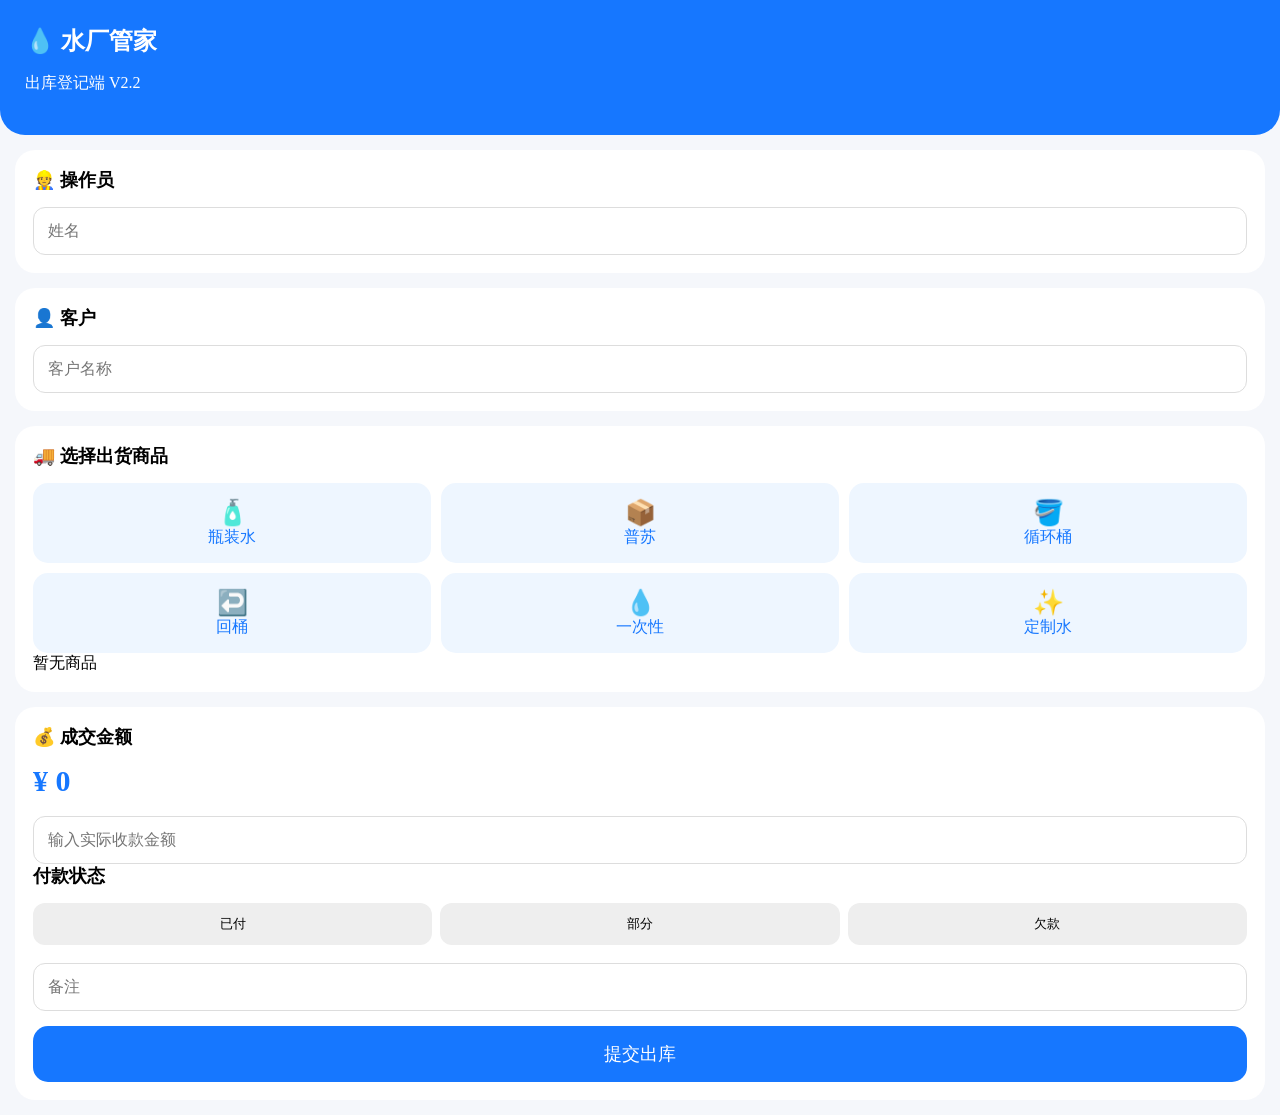
==== commit 2fbba808: "更新 index.html" ====
--- a/index.html
+++ b/index.html
@@ -5,7 +5,9 @@
 
 <meta charset="UTF-8">
 
-<meta name="viewport" content="width=device-width,initial-scale=1.0">
+<meta name="viewport"
+content="width=device-width,initial-scale=1.0">
+
 
 <title>水厂管家</title>
 
@@ -20,15 +22,16 @@
 body{
 
 margin:0;
+
+background:#f5f7fb;
 
 font-family:
 -apple-system,
 BlinkMacSystemFont,
 "PingFang SC";
 
-background:#f5f7fb;
-
-}
+}
+
 
 
 .header{
@@ -45,6 +48,14 @@
 
 
 
+.header h2{
+
+margin:0;
+
+}
+
+
+
 .card{
 
 background:white;
@@ -55,21 +66,29 @@
 
 border-radius:20px;
 
-box-shadow:
-0 5px 20px #00000010;
-
-}
-
-
-
-input,
-button{
+}
+
+
+
+.title{
+
+font-size:18px;
+
+font-weight:bold;
+
+margin-bottom:15px;
+
+}
+
+
+
+input{
 
 width:100%;
 
 padding:14px;
 
-border-radius:14px;
+border-radius:12px;
 
 border:1px solid #ddd;
 
@@ -79,25 +98,15 @@
 
 
 
-button{
-
-border:none;
-
-background:#1677ff;
-
-color:white;
-
-}
-
-
-
-.title{
-
-font-size:18px;
-
-font-weight:bold;
-
-margin-bottom:15px;
+.history div{
+
+padding:8px;
+
+background:#f2f6ff;
+
+margin-top:5px;
+
+border-radius:10px;
 
 }
 
@@ -124,129 +133,152 @@
 
 padding:15px 5px;
 
+border-radius:15px;
+
 text-align:center;
 
+}
+
+
+
+.product span{
+
+display:block;
+
+font-size:25px;
+
+}
+
+
+
+.item{
+
+display:flex;
+
+justify-content:space-between;
+
+align-items:center;
+
+background:#fafafa;
+
+padding:12px;
+
 border-radius:15px;
 
-font-size:14px;
-
-}
-
-
-
-.product span{
-
-display:block;
-
-font-size:25px;
-
-margin-bottom:5px;
-
-}
-
-
-
-.item{
+margin-top:10px;
+
+}
+
+
+
+.counter{
 
 display:flex;
 
-justify-content:space-between;
+gap:8px;
 
 align-items:center;
 
-background:#fafafa;
+}
+
+
+
+.counter button{
+
+width:35px;
+
+height:35px;
+
+border:0;
+
+background:#1677ff;
+
+color:white;
+
+border-radius:10px;
+
+font-size:20px;
+
+}
+
+
+
+.money{
+
+font-size:30px;
+
+font-weight:bold;
+
+color:#1677ff;
+
+}
+
+
+
+.pay{
+
+display:grid;
+
+grid-template-columns:
+repeat(3,1fr);
+
+gap:8px;
+
+}
+
+
+
+.pay button{
 
 padding:12px;
 
-margin-top:10px;
+border:0;
+
+border-radius:12px;
+
+background:#eee;
+
+}
+
+
+
+.pay .active{
+
+background:#1677ff;
+
+color:white;
+
+}
+
+
+
+.submit{
+
+width:100%;
+
+padding:16px;
+
+margin-top:15px;
+
+border:0;
 
 border-radius:15px;
 
-}
-
-
-
-.counter button{
-
-width:35px;
-
-padding:8px;
-
-}
-
-
-.money{
-
-font-size:28px;
-
-font-weight:bold;
-
-color:#1677ff;
-
-}
-
-
-
-.pay{
-
-display:grid;
-
-grid-template-columns:repeat(3,1fr);
-
-gap:8px;
-
-}
-
-
-.pay button{
-
-background:#eee;
-
-color:#333;
-
-}
-
-
-
-.pay .active{
-
 background:#1677ff;
 
 color:white;
 
-}
-
-
-
-.submit{
-
-margin-top:15px;
-
-height:55px;
-
 font-size:18px;
 
 }
 
 
 
-.history{
-
-font-size:14px;
-
-color:#666;
-
-}
-
-
-
 </style>
 
-
 </head>
 
 
-
 <body>
 
 
@@ -254,7 +286,7 @@
 
 <h2>💧 水厂管家</h2>
 
-<p>工人送货端 V2.1</p>
+<p>出库登记端 V2.2</p>
 
 </div>
 
@@ -263,12 +295,12 @@
 
 
 <div class="title">
-👷 工人
+👷 操作员
 </div>
 
 
 <input id="worker"
-placeholder="请输入姓名">
+placeholder="姓名">
 
 
 </div>
@@ -284,11 +316,10 @@
 
 
 <input id="customer"
-placeholder="输入客户名称">
-
-
-<div id="history"
-class="history"></div>
+placeholder="客户名称">
+
+
+<div id="history"></div>
 
 
 </div>
@@ -299,7 +330,7 @@
 
 
 <div class="title">
-🚚 选择商品
+🚚 选择出货商品
 </div>
 
 
@@ -333,7 +364,6 @@
 </div>
 
 
-
 <div class="product"
 onclick="addProduct('循环桶回桶')">
 
@@ -343,7 +373,6 @@
 </div>
 
 
-
 <div class="product"
 onclick="addProduct('一次性')">
 
@@ -353,7 +382,6 @@
 </div>
 
 
-
 <div class="product"
 onclick="addProduct('定制水')">
 
@@ -363,8 +391,8 @@
 </div>
 
 
-
-</div>
+</div>
+
 
 
 <div id="cart">
@@ -378,18 +406,17 @@
 
 
 
-
 <div class="card">
 
 
 <div class="title">
-💰 本单金额
+💰 成交金额
 </div>
 
 
 <div class="money">
 
-¥ <span id="amount">
+¥ <span id="showMoney">
 0
 </span>
 
@@ -399,14 +426,17 @@
 <br>
 
 
-<input id="moneyInput"
+<input
+id="money"
 type="number"
 placeholder="输入实际收款金额">
 
 
 
 <div class="title">
+
 付款状态
+
 </div>
 
 
@@ -417,7 +447,7 @@
 id="paid"
 onclick="setPay('已付款')">
 
-已付款
+已付
 
 </button>
 
@@ -447,14 +477,17 @@
 <br>
 
 
-<input id="remark"
+<input
+id="remark"
 placeholder="备注">
 
 
-<button class="submit"
+
+<button
+class="submit"
 onclick="submitOrder()">
 
-提交订单
+提交出库
 
 </button>
 
@@ -462,59 +495,35 @@
 </div>
 
 
-
 <script>
 
-
 let cart=[];
 
 let payStatus="已付款";
-
-
-</script>
-
-
-</body>
-
-</html>
-<script>
-
-let cart = [];
-
-let payStatus = "已付款";
-
-
-// ======================
-// 数据
-// ======================
-
-let orders =
+// ======================
+// 读取订单数据
+// ======================
+
+let orders = 
 JSON.parse(
 localStorage.getItem("orders") || "[]"
 );
 
 
 // ======================
-// 初始化
+// 初始化记忆
 // ======================
 
 let oldWorker =
 localStorage.getItem("workerName");
 
+
 if(oldWorker){
 
-document.getElementById("worker").value=
+document.getElementById("worker").value =
 oldWorker;
 
 }
-
-
-// 客户输入提示
-
-document
-.getElementById("customer")
-.addEventListener("input",showHistory);
-
 
 
 
@@ -531,6 +540,7 @@
 );
 
 
+
 if(item){
 
 item.qty++;
@@ -544,10 +554,19 @@
 
 qty:1,
 
+
 unit:
-name=="循环桶回桶"?
-"个":
+name=="循环桶回桶"
+?
+"个"
+:
+(
+name=="普苏"
+?
 "桶"
+:
+"箱"
+)
 
 
 });
@@ -564,7 +583,7 @@
 
 
 // ======================
-// 显示购物车
+// 显示商品
 // ======================
 
 
@@ -590,8 +609,7 @@
 
 <br>
 
-${item.qty}
-${item.unit}
+${item.qty}${item.unit}
 
 </div>
 
@@ -604,6 +622,11 @@
 </button>
 
 
+<span>
+${item.qty}
+</span>
+
+
 <button onclick="changeQty(${index},1)">
 +
 </button>
@@ -614,6 +637,7 @@
 
 </div>
 
+
 `;
 
 
@@ -622,18 +646,16 @@
 
 
 
-document.getElementById("cart")
-.innerHTML =
+document.getElementById("cart").innerHTML =
 html || "暂无商品";
 
 
-
-}
-
-
-
-// ======================
-// 数量修改
+}
+
+
+
+// ======================
+// 数量调整
 // ======================
 
 
@@ -680,23 +702,32 @@
 
 if(status=="已付款"){
 
-paid.classList.add("active");
-
-}
+document
+.getElementById("paid")
+.classList.add("active");
+
+}
+
 
 
 if(status=="部分付款"){
 
-part.classList.add("active");
-
-}
+document
+.getElementById("part")
+.classList.add("active");
+
+}
+
 
 
 if(status=="未付款"){
 
-unpaid.classList.add("active");
-
-}
+document
+.getElementById("unpaid")
+.classList.add("active");
+
+}
+
 
 
 }
@@ -708,10 +739,19 @@
 // ======================
 
 
+document
+.getElementById("customer")
+.addEventListener(
+"input",
+showHistory
+);
+
+
+
 function showHistory(){
 
 
-let text =
+let value =
 document
 .getElementById("customer")
 .value;
@@ -723,7 +763,7 @@
 
 
 
-if(!text){
+if(!value){
 
 box.innerHTML="";
 
@@ -734,29 +774,28 @@
 
 
 let customers =
-[...new Set(
-
+[
+...new Set(
 orders.map(
 o=>o.客户
 )
-
-)];
+)
+];
 
 
 
 let result =
 customers.filter(
-c=>c.includes(text)
+c=>c.includes(value)
 );
 
 
 
 box.innerHTML =
+
 result.map(
 
-c=>
-
-`
+c=>`
 
 <div onclick="chooseCustomer('${c}')">
 
@@ -792,6 +831,31 @@
 
 
 // ======================
+// 金额显示
+// ======================
+
+
+document
+.getElementById("money")
+.addEventListener(
+"input",
+function(){
+
+
+document
+.getElementById("showMoney")
+.innerHTML =
+this.value || 0;
+
+
+}
+
+);
+
+
+
+
+// ======================
 // 提交订单
 // ======================
 
@@ -803,21 +867,23 @@
 let worker =
 document
 .getElementById("worker")
-.value.trim();
+.value
+.trim();
 
 
 
 let customer =
 document
 .getElementById("customer")
-.value.trim();
+.value
+.trim();
 
 
 
 let money =
 Number(
 document
-.getElementById("moneyInput")
+.getElementById("money")
 .value
 );
 
@@ -825,7 +891,7 @@
 
 if(!worker){
 
-alert("请输入工人姓名");
+alert("请输入操作员");
 
 return;
 
@@ -865,12 +931,10 @@
 
 
 let order={
-
 
 
 编号:
 Date.now(),
-
 
 
 时间:
@@ -915,8 +979,6 @@
 
 
 
-
-
 orders.push(order);
 
 
@@ -931,7 +993,7 @@
 
 
 
-// 保存工人
+// 保存操作员
 
 localStorage.setItem(
 
@@ -943,13 +1005,11 @@
 
 
 
-
-alert("订单提交成功");
+alert("出库成功");
 
 
 
 // 清空
-
 
 cart=[];
 
@@ -960,7 +1020,7 @@
 
 
 document
-.getElementById("moneyInput")
+.getElementById("money")
 .value="";
 
 
@@ -969,39 +1029,23 @@
 .value="";
 
 
+document
+.getElementById("showMoney")
+.innerHTML="0";
+
+
+
 renderCart();
 
 
-
-}
-
-
-
-// ======================
-// 点击金额实时显示
-// ======================
-
-
-document
-.getElementById("moneyInput")
-.addEventListener(
-
-"input",
-
-function(){
-
-
-document
-.getElementById("amount")
-.innerHTML=
-
-this.value || 0;
-
-
-}
-
-);
-
-
-
-</script>+}
+
+
+
+
+</script>
+
+
+</body>
+
+</html>
